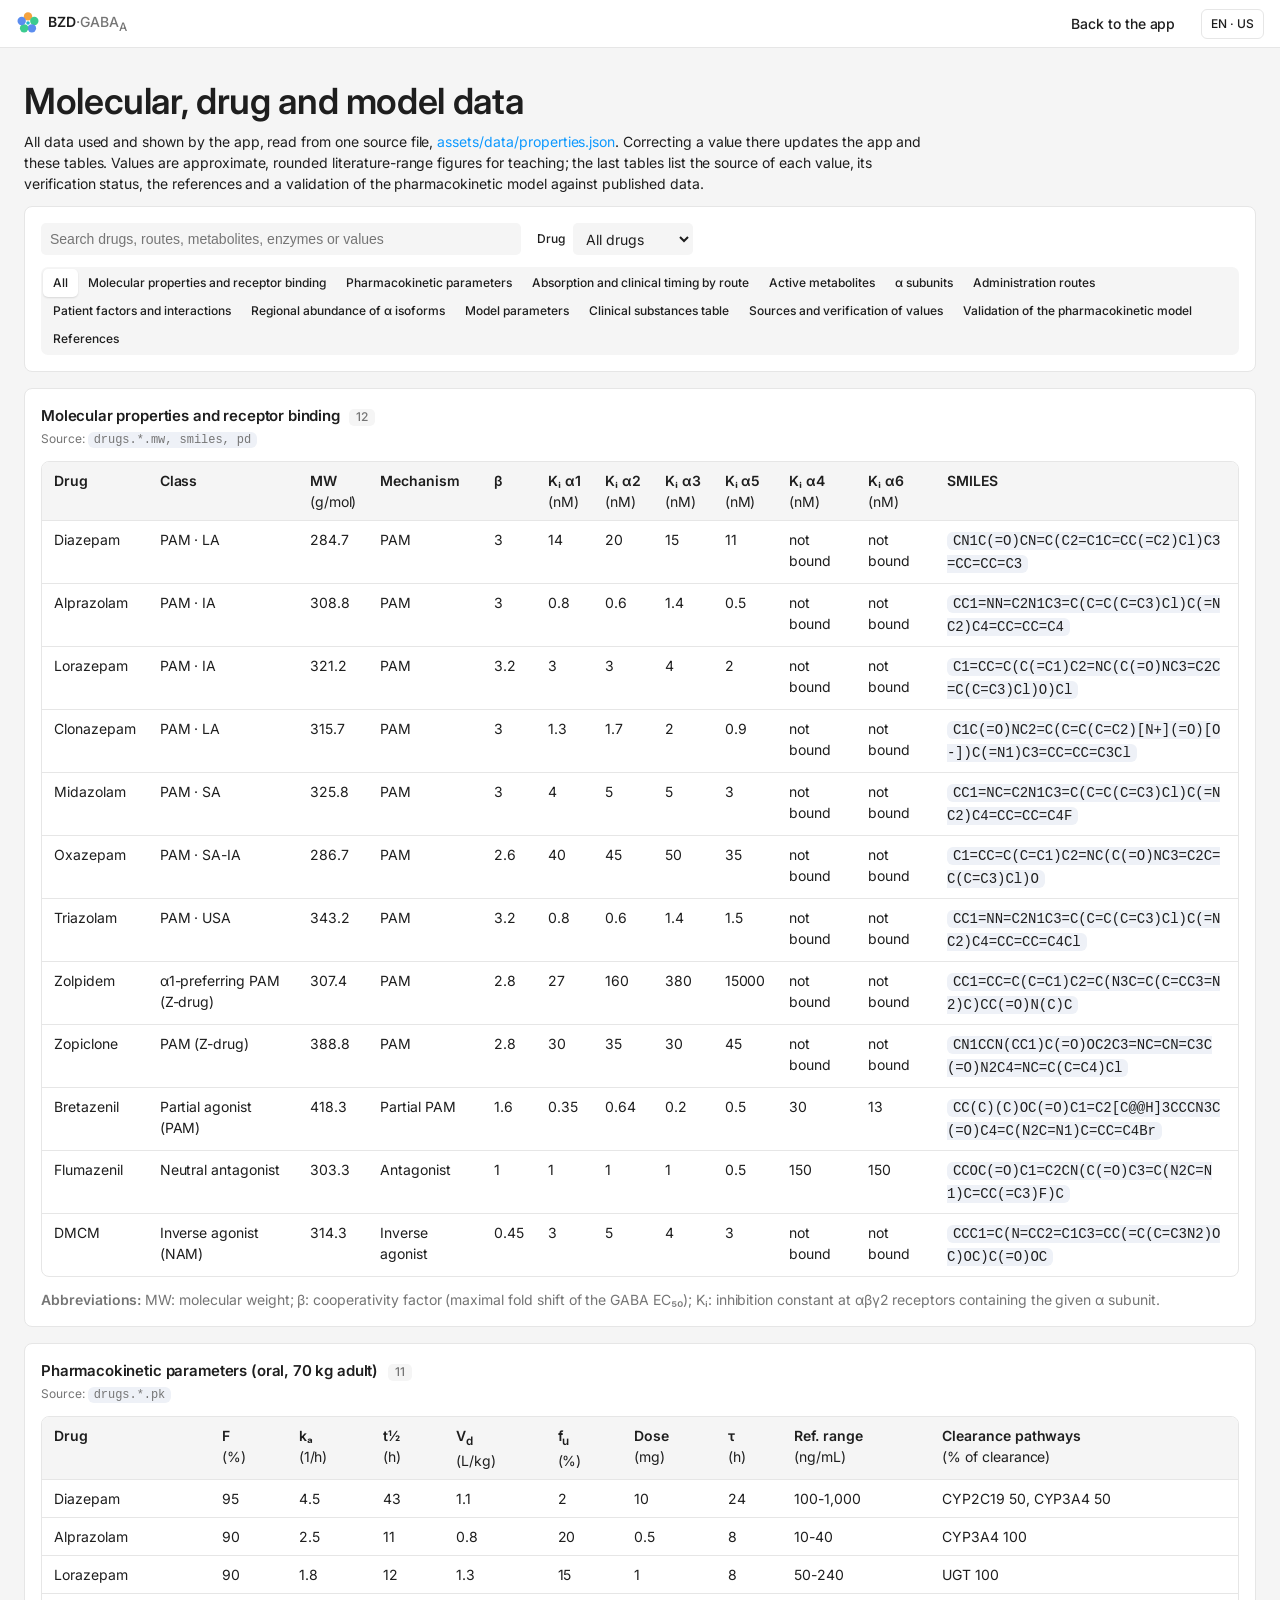
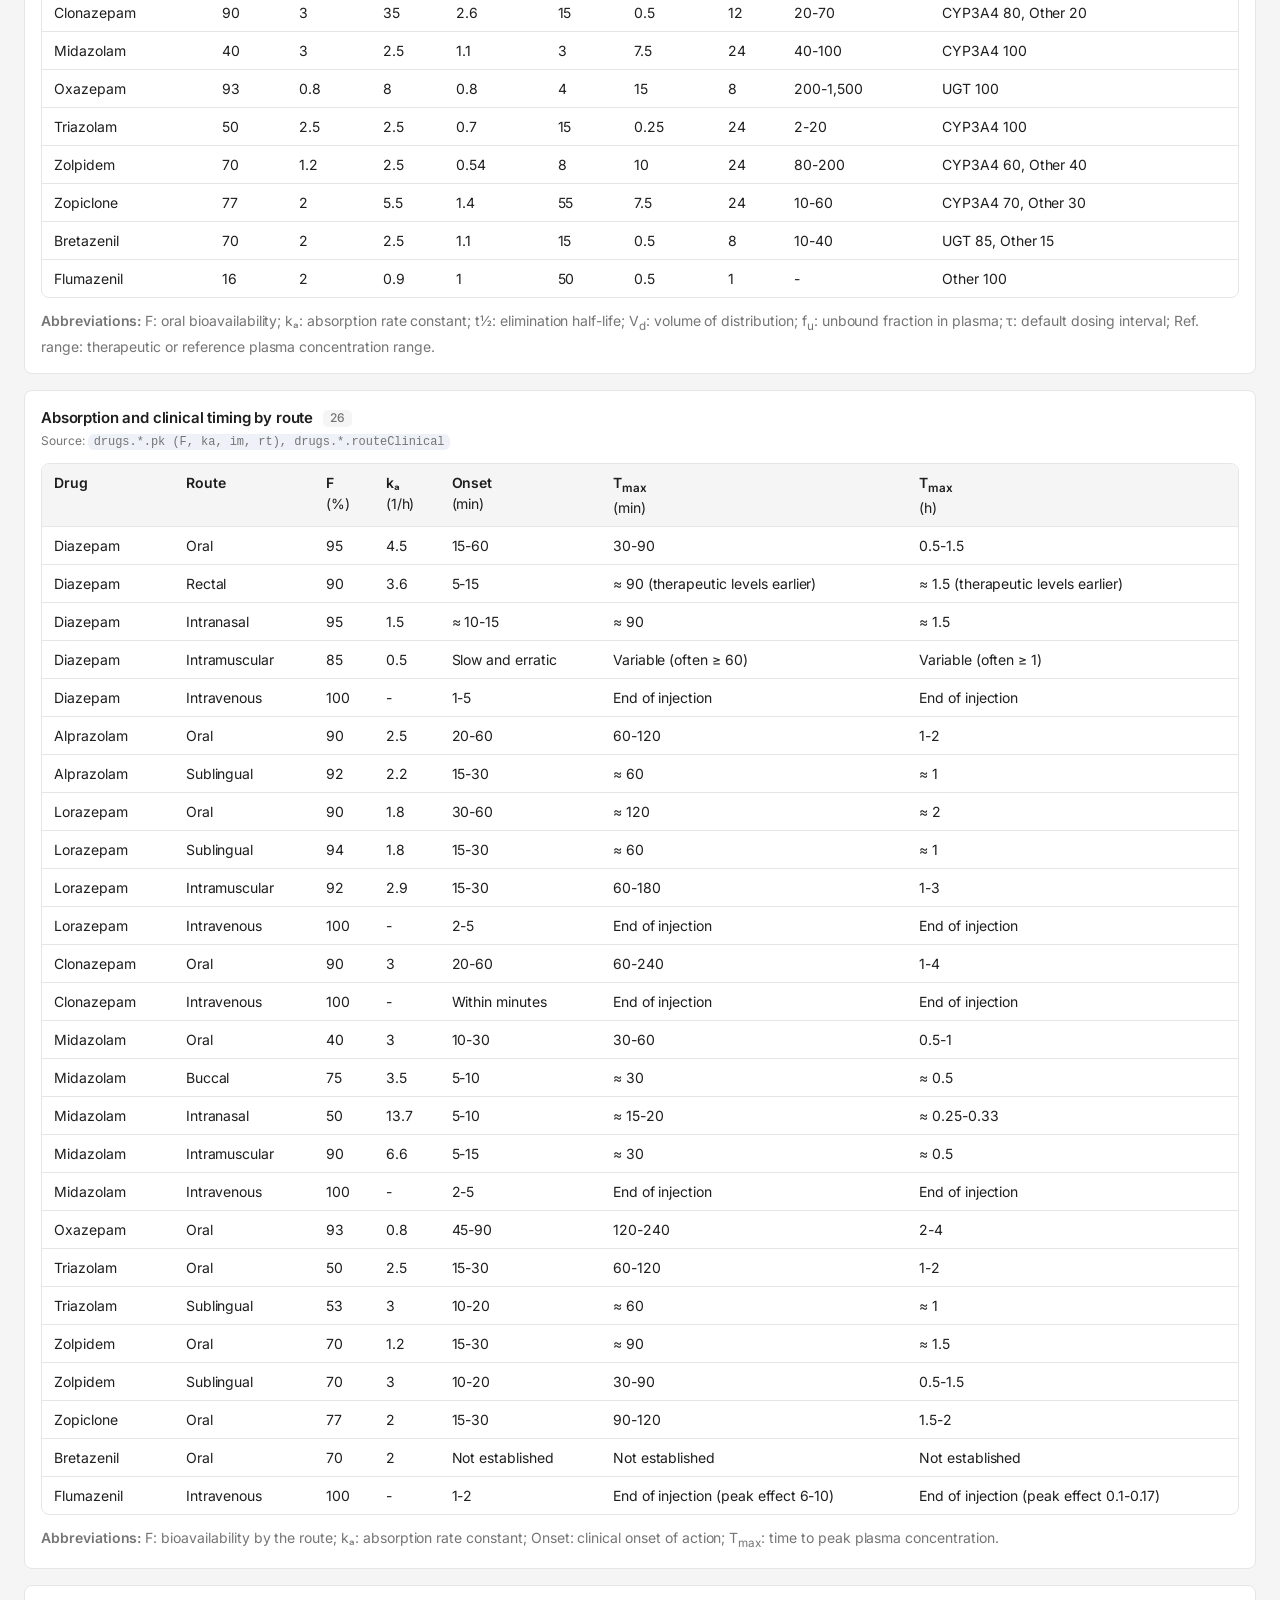
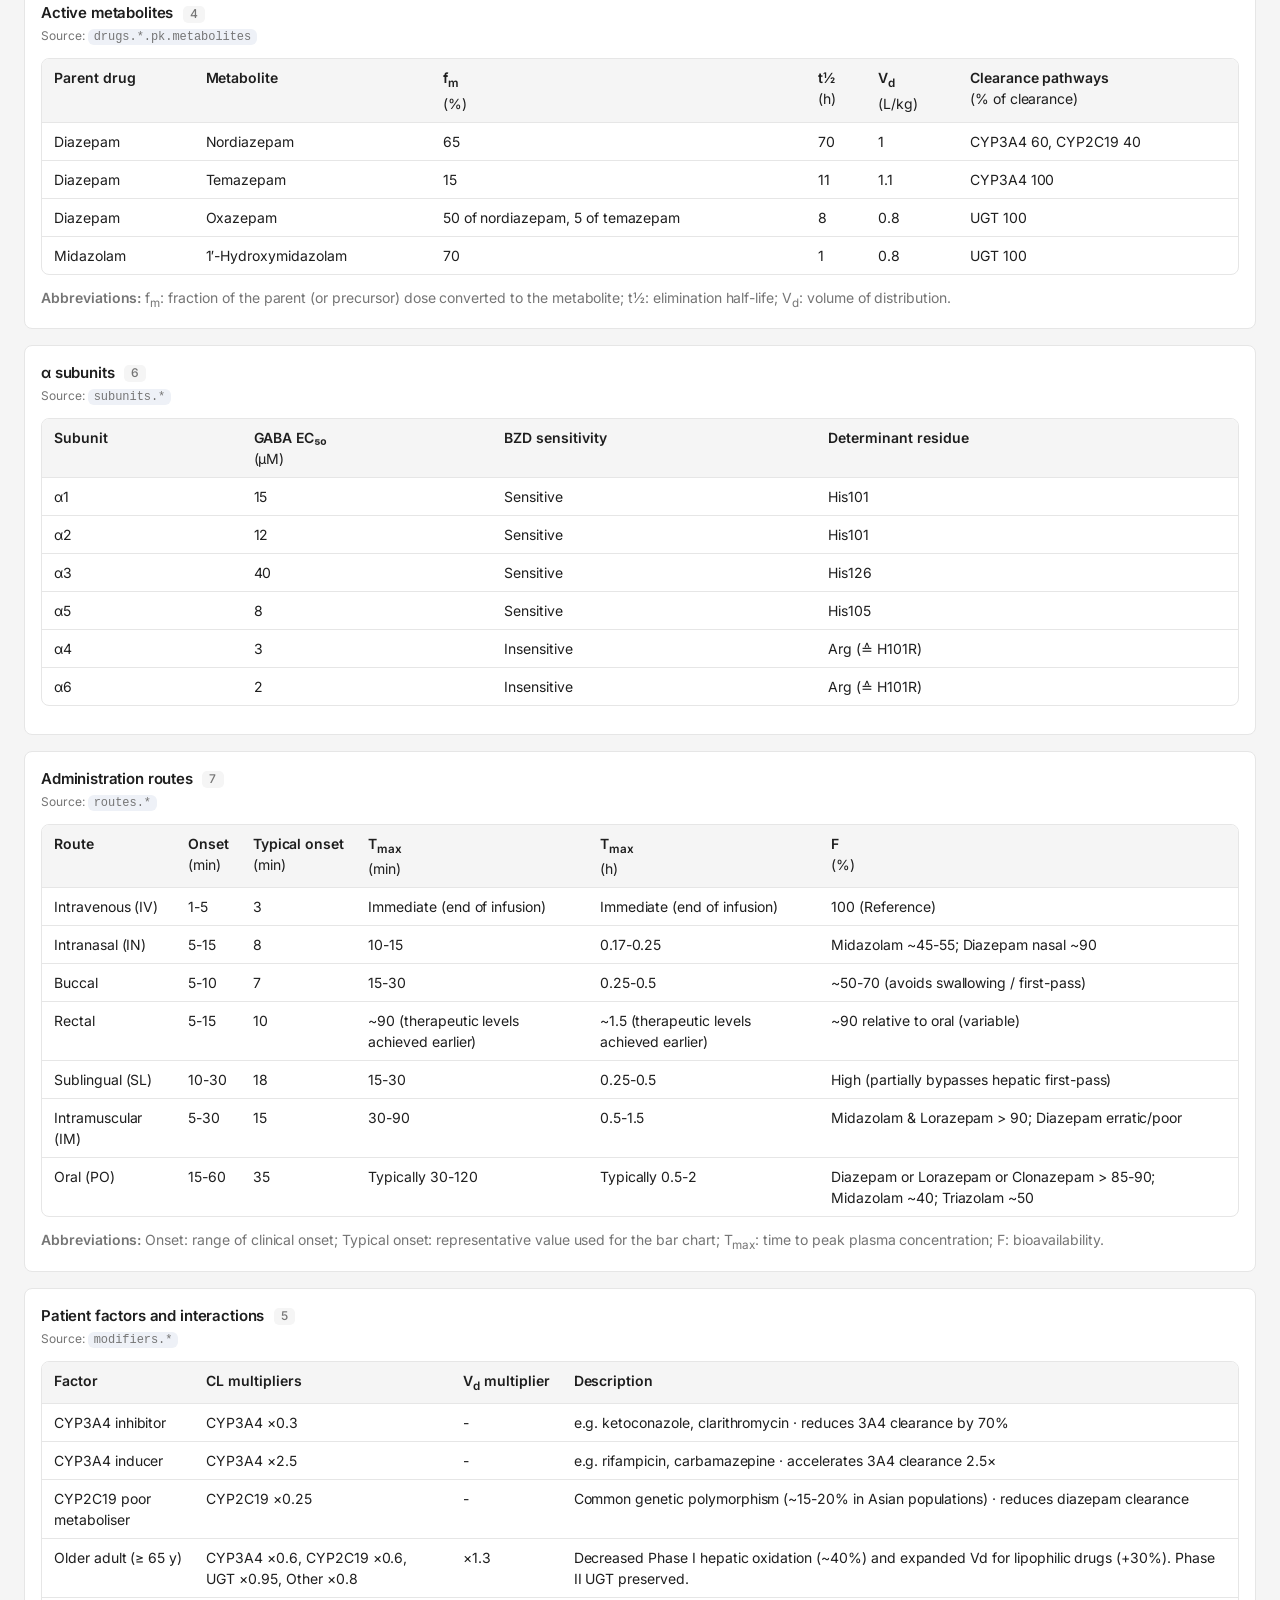
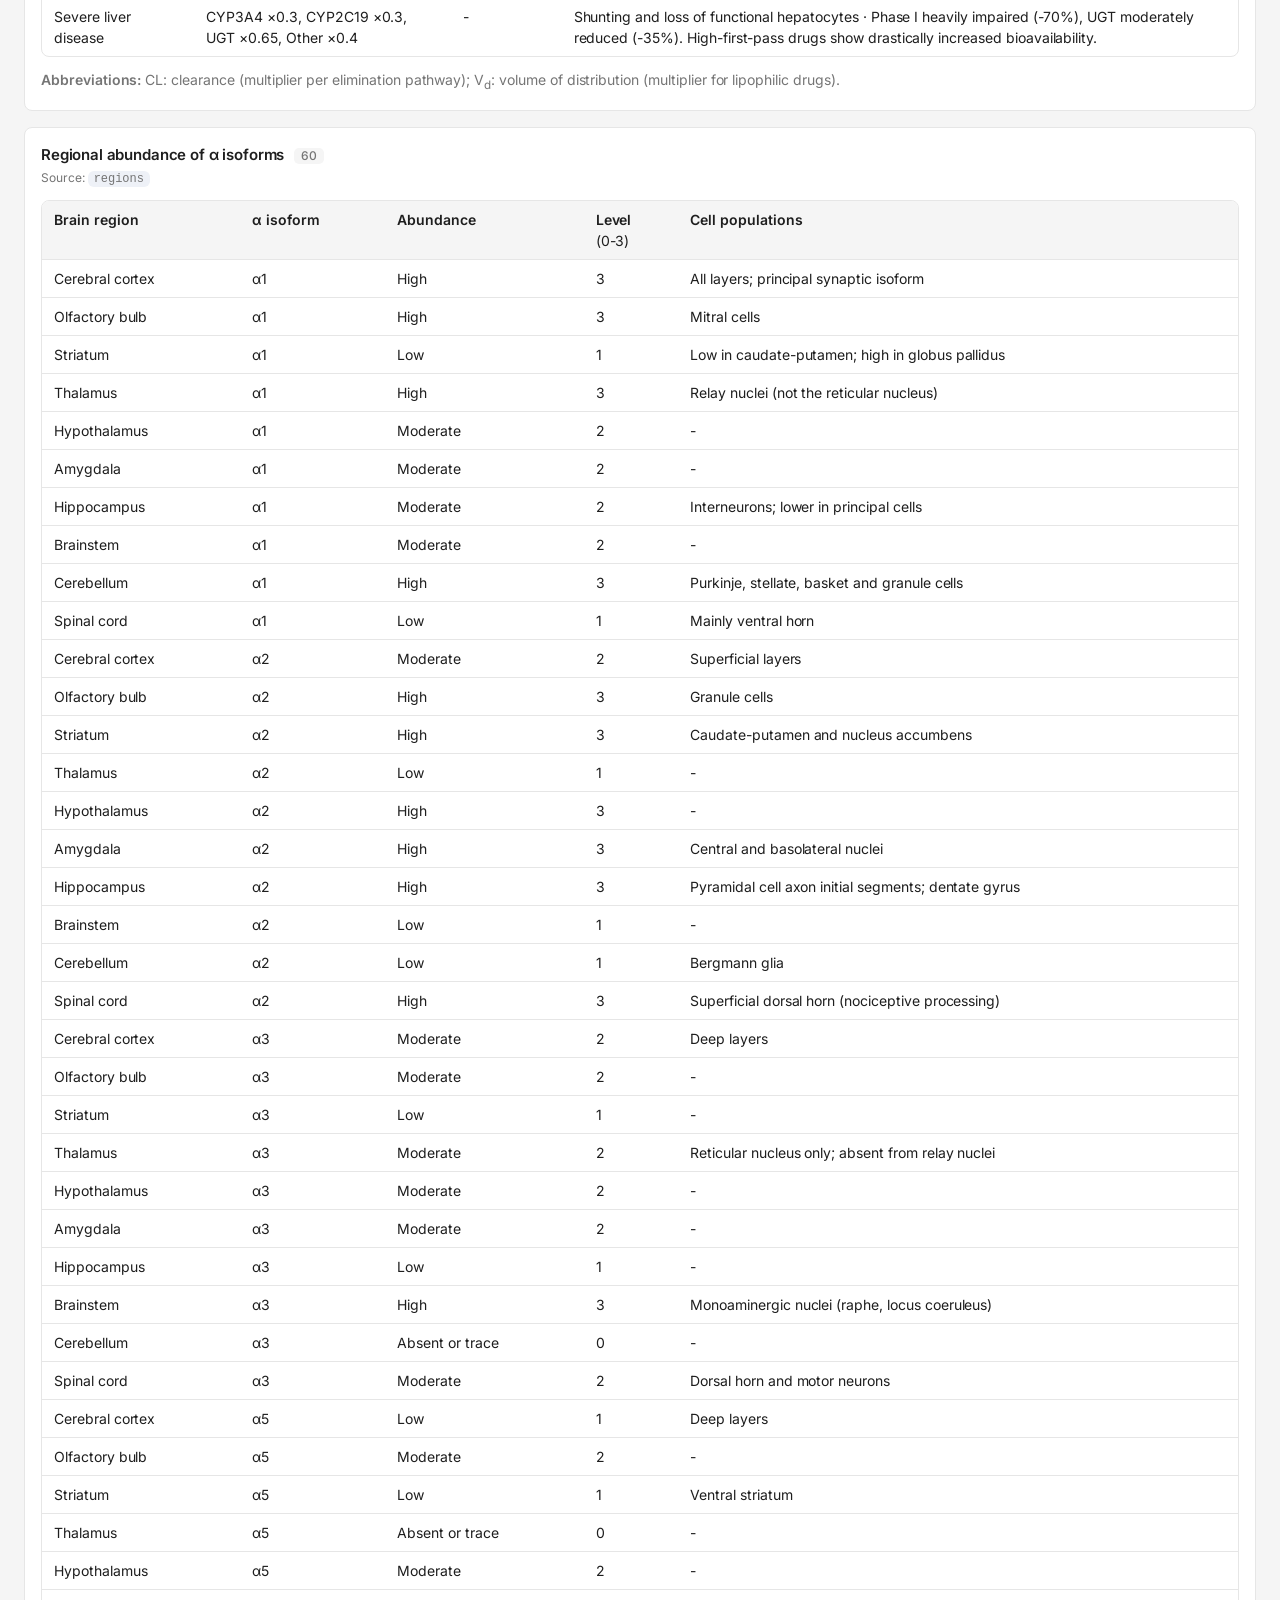
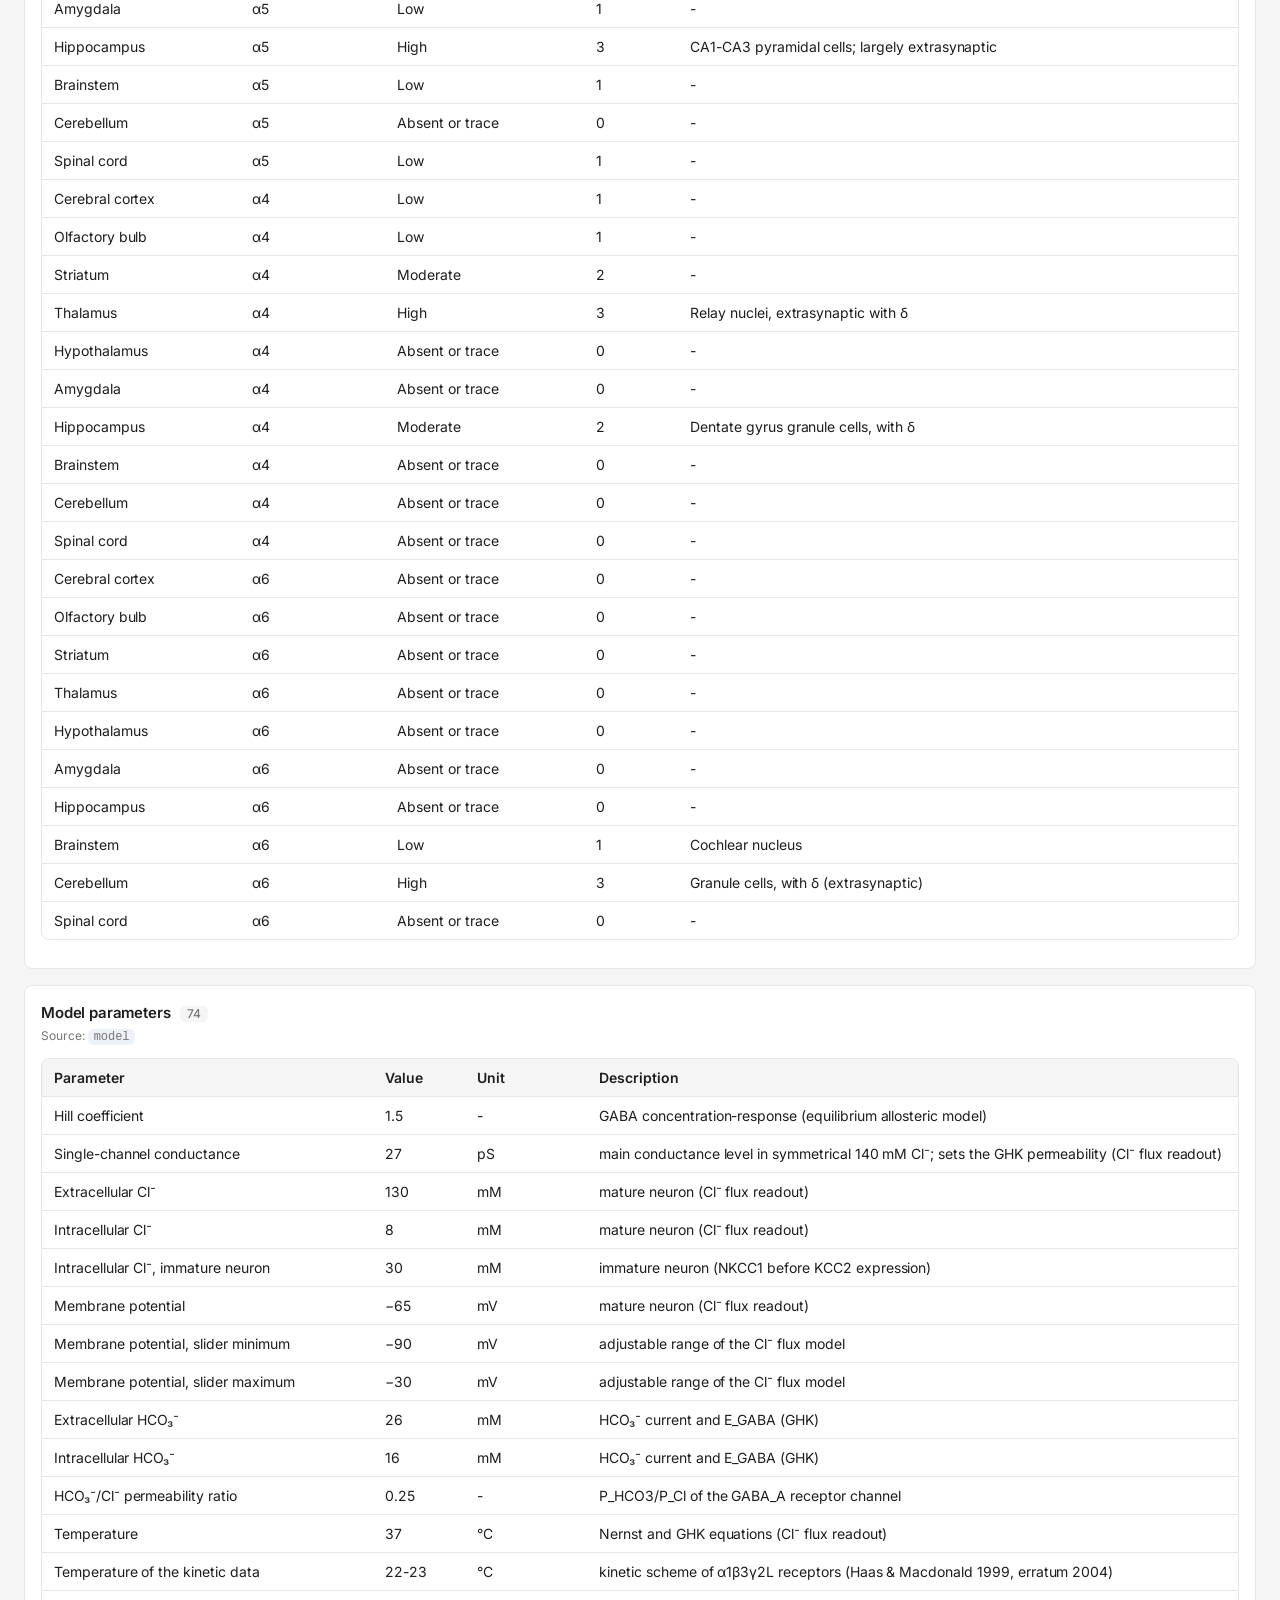
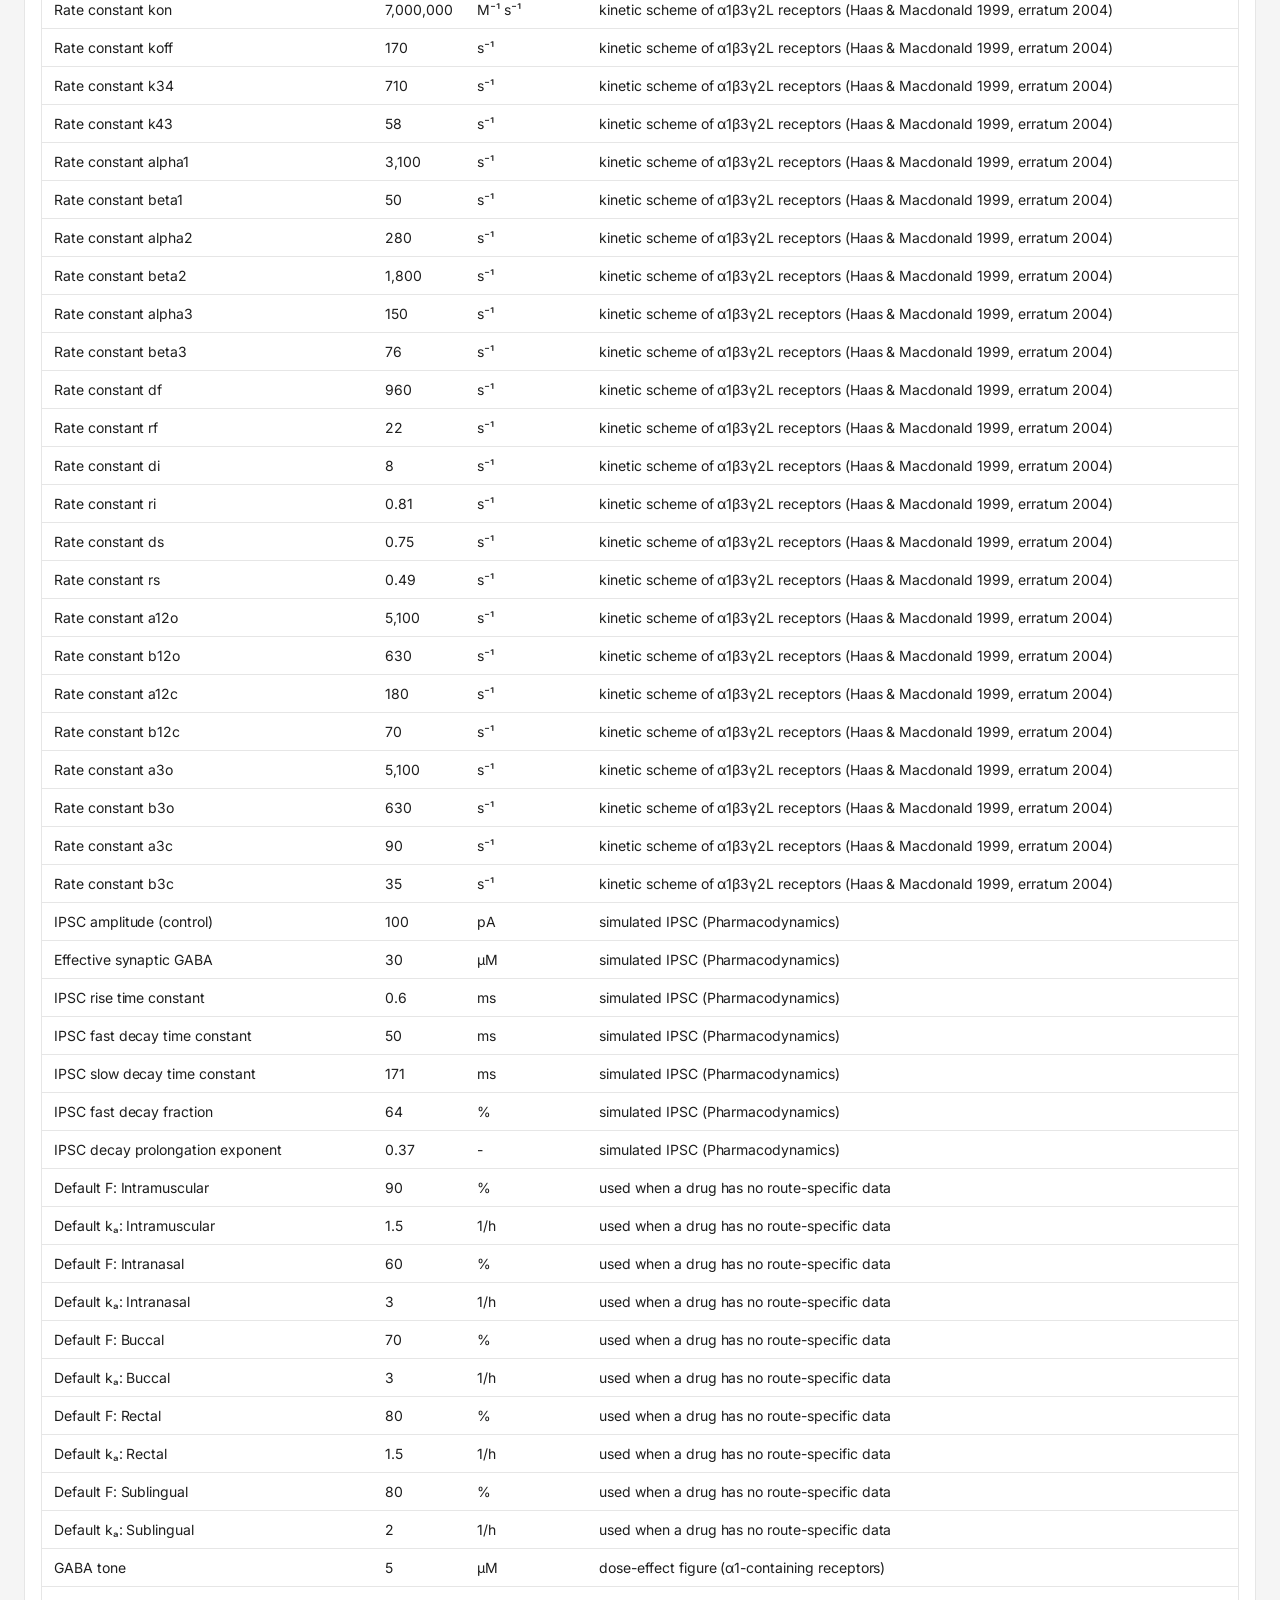
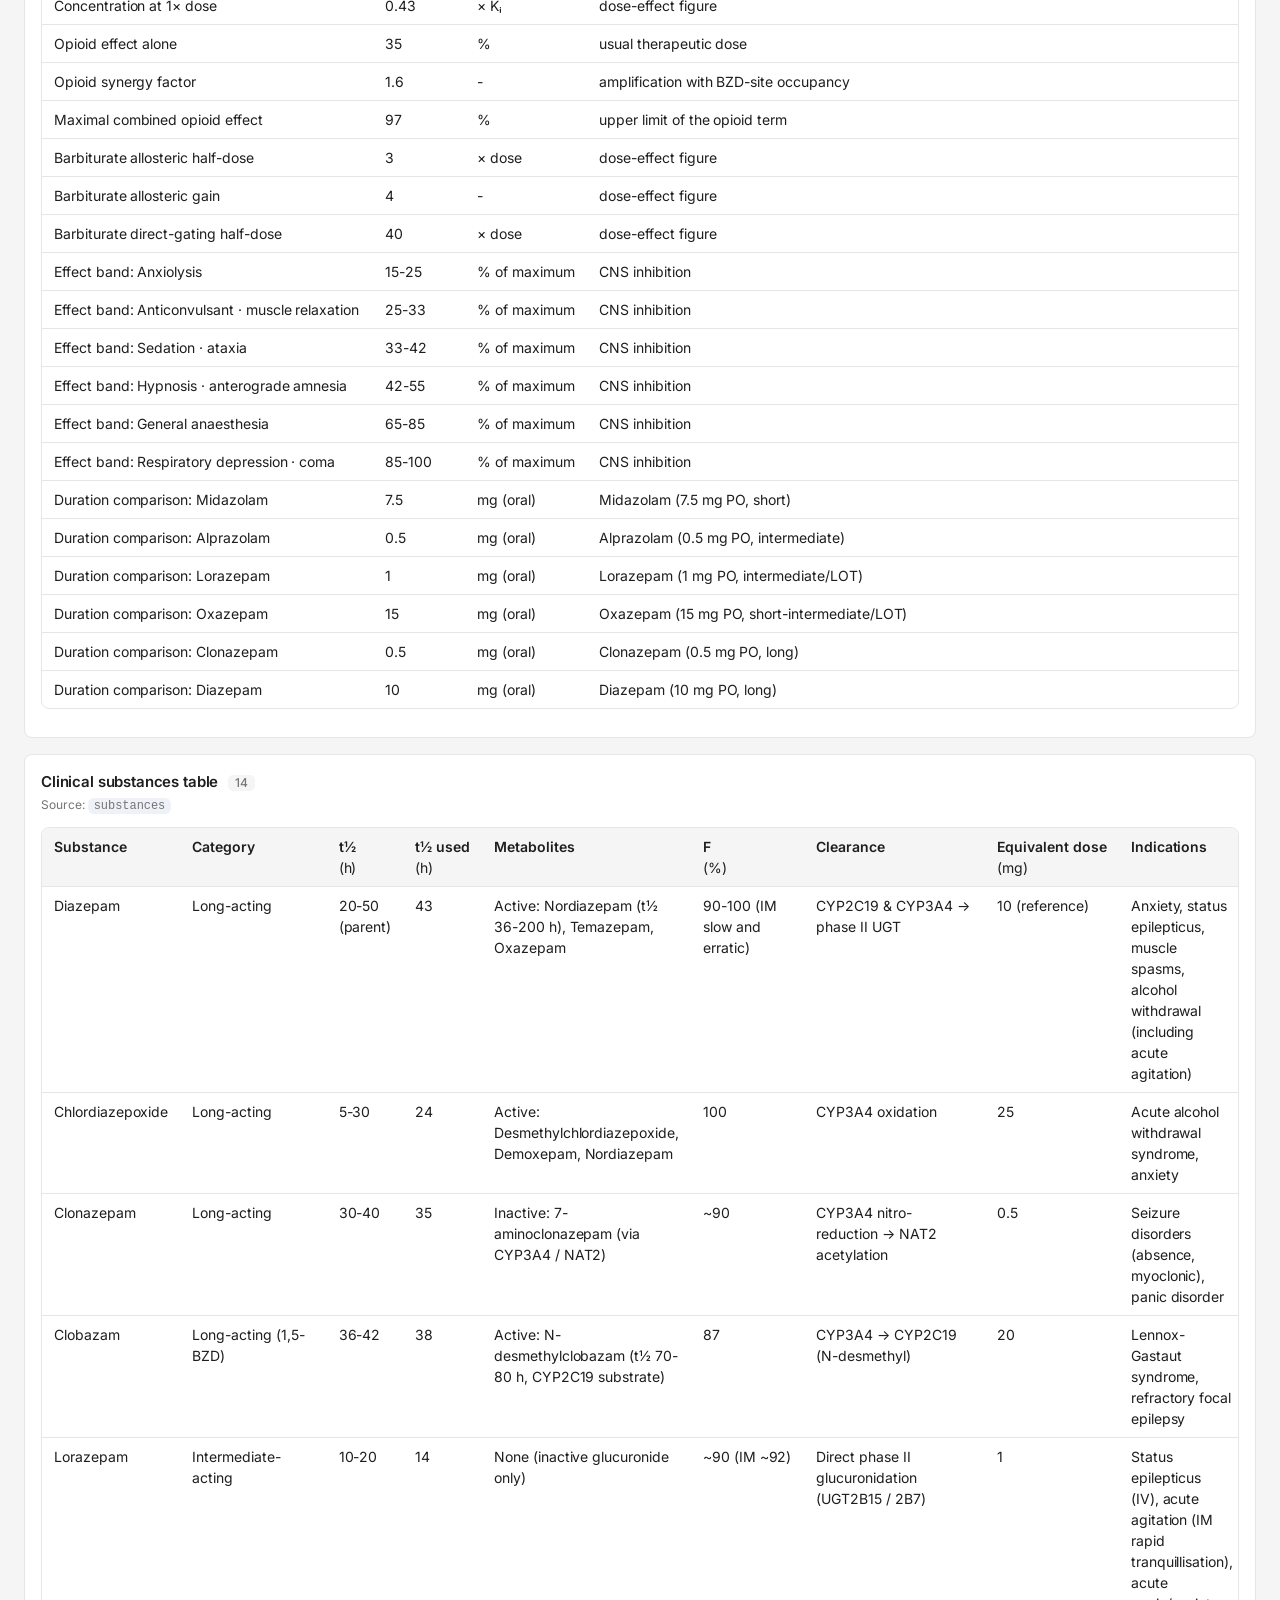
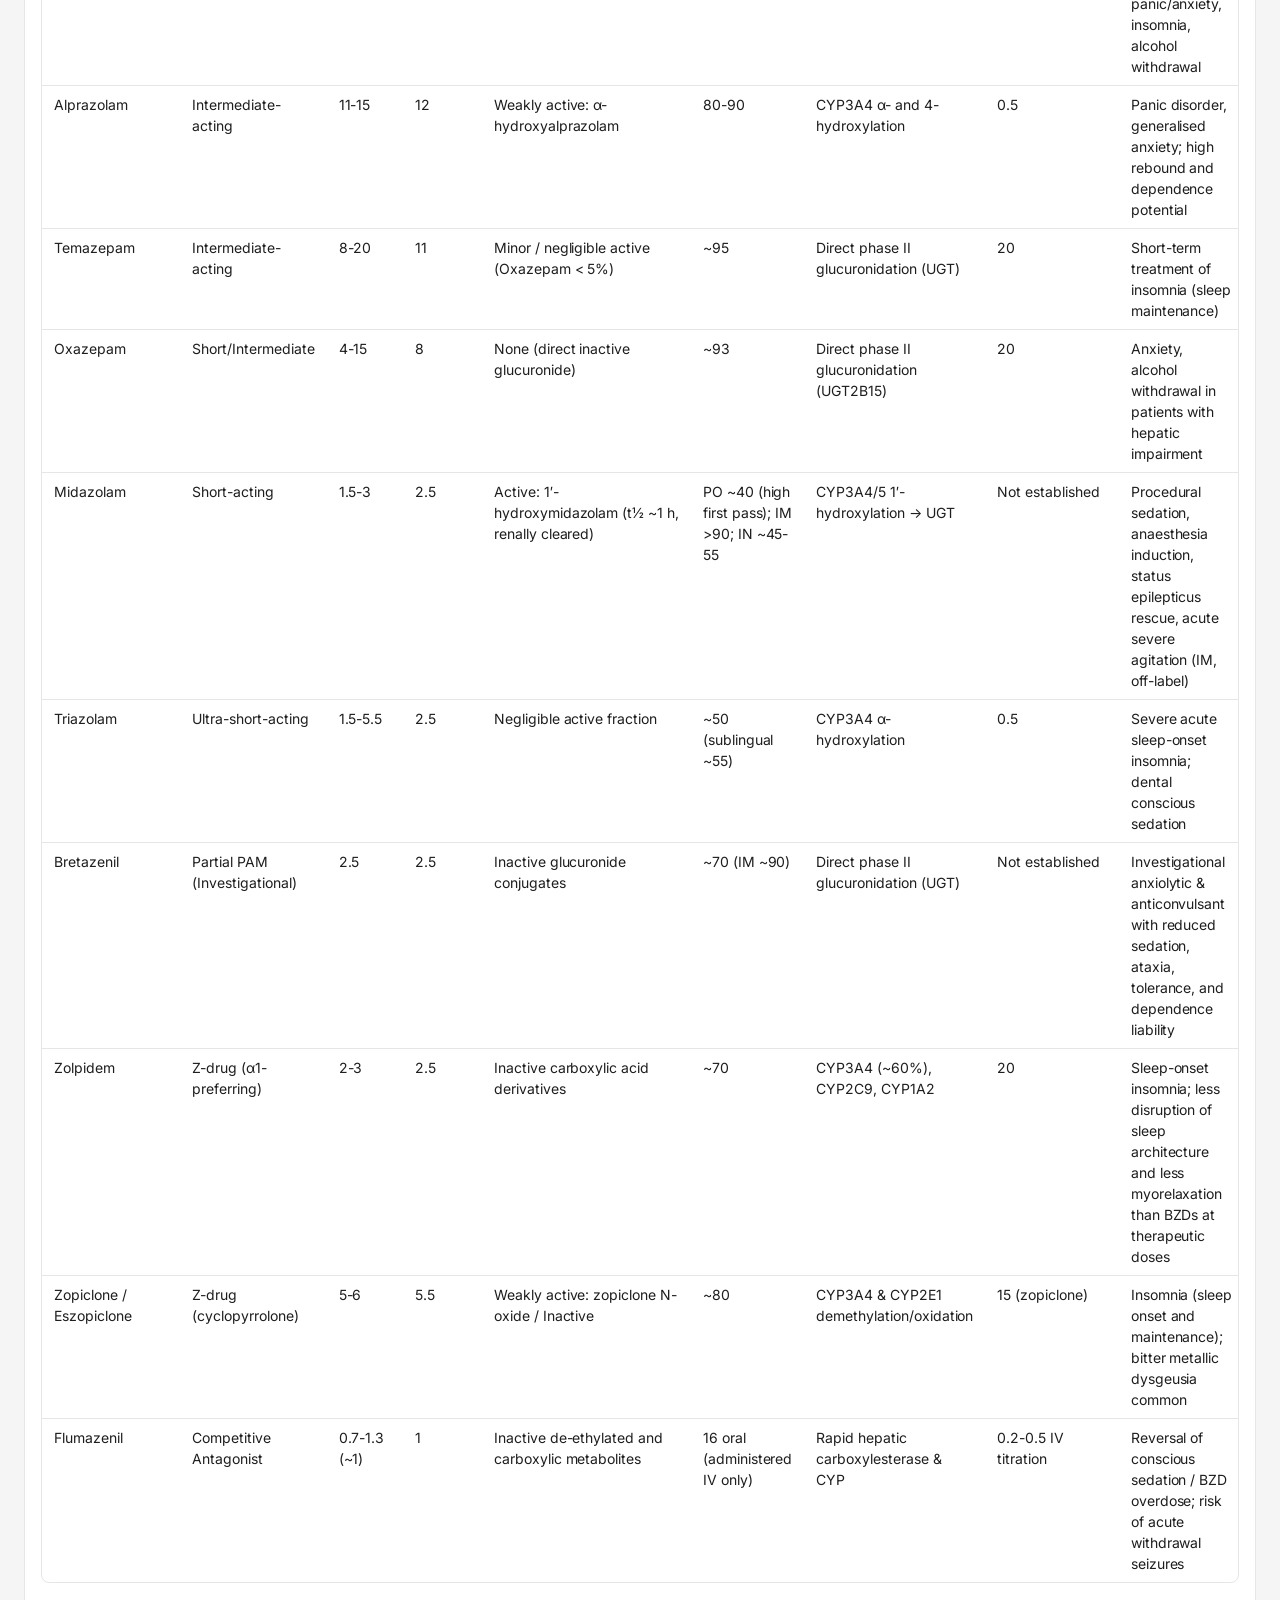
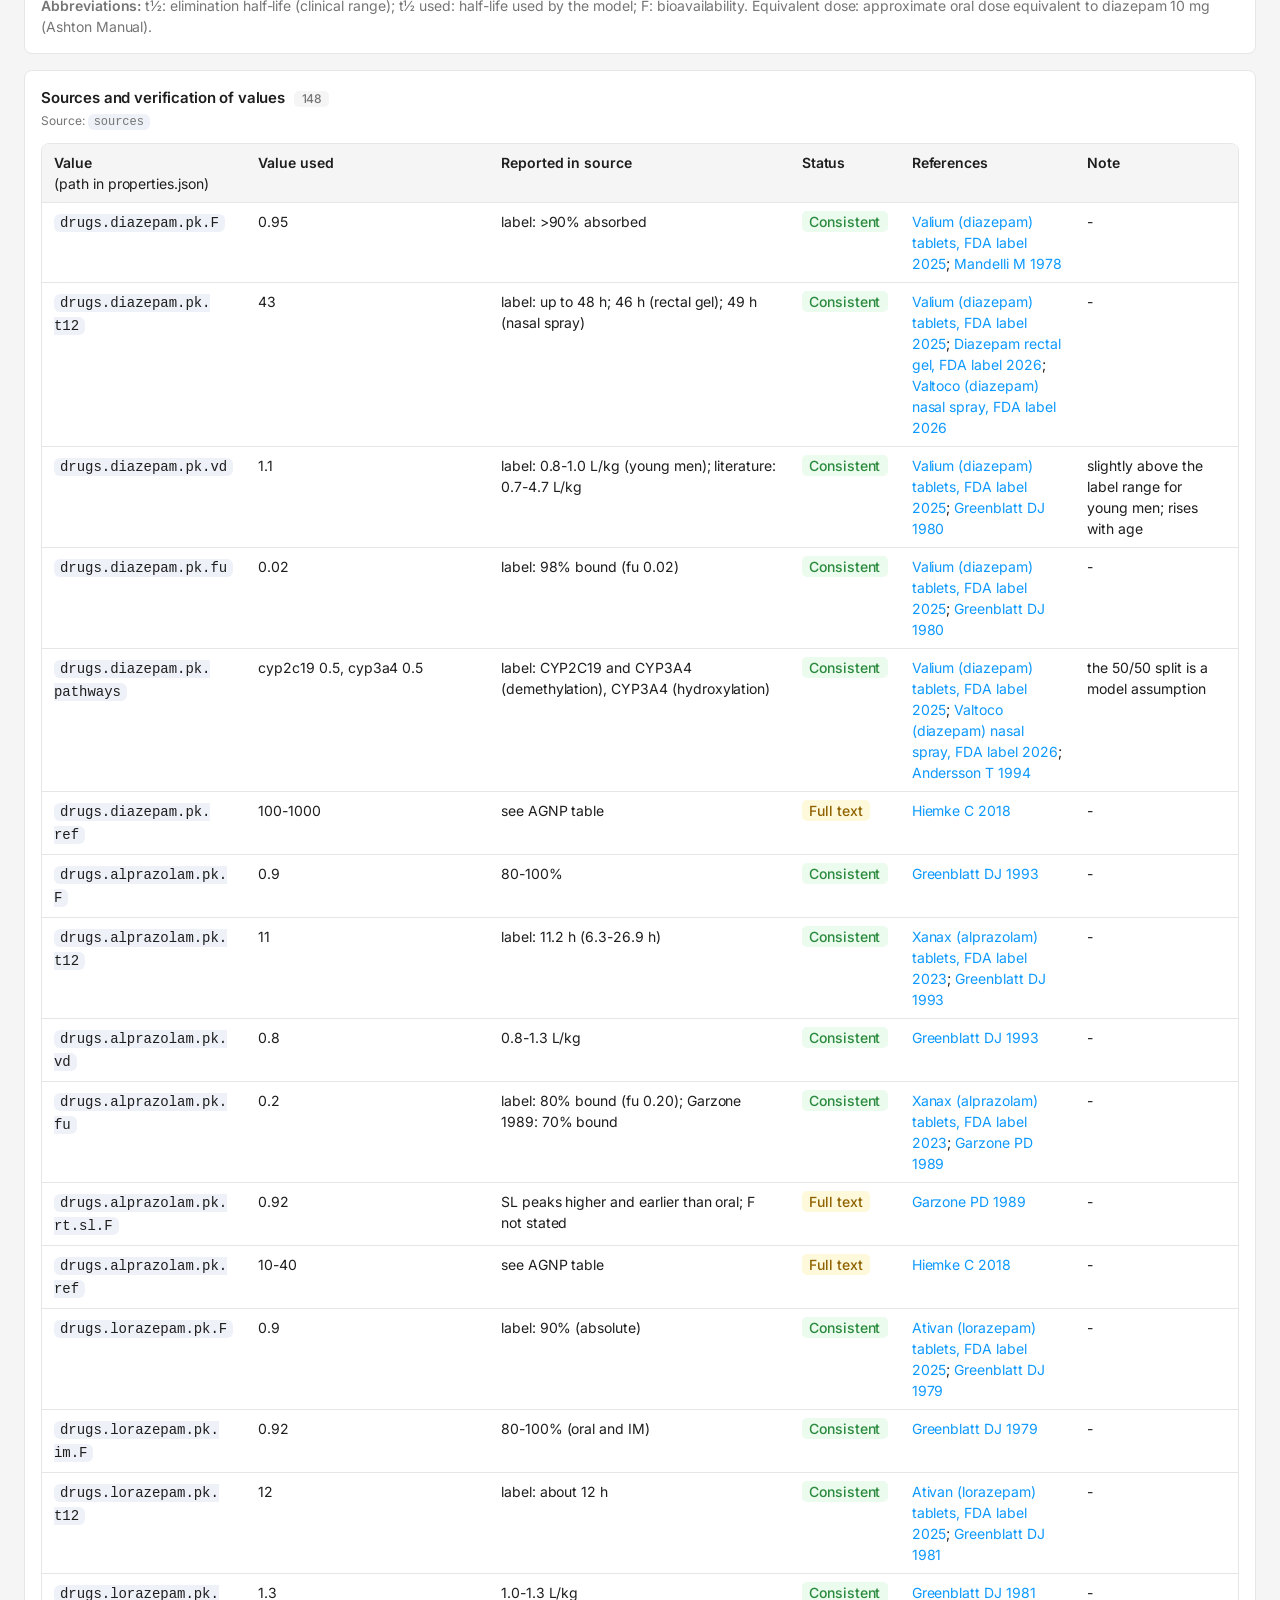
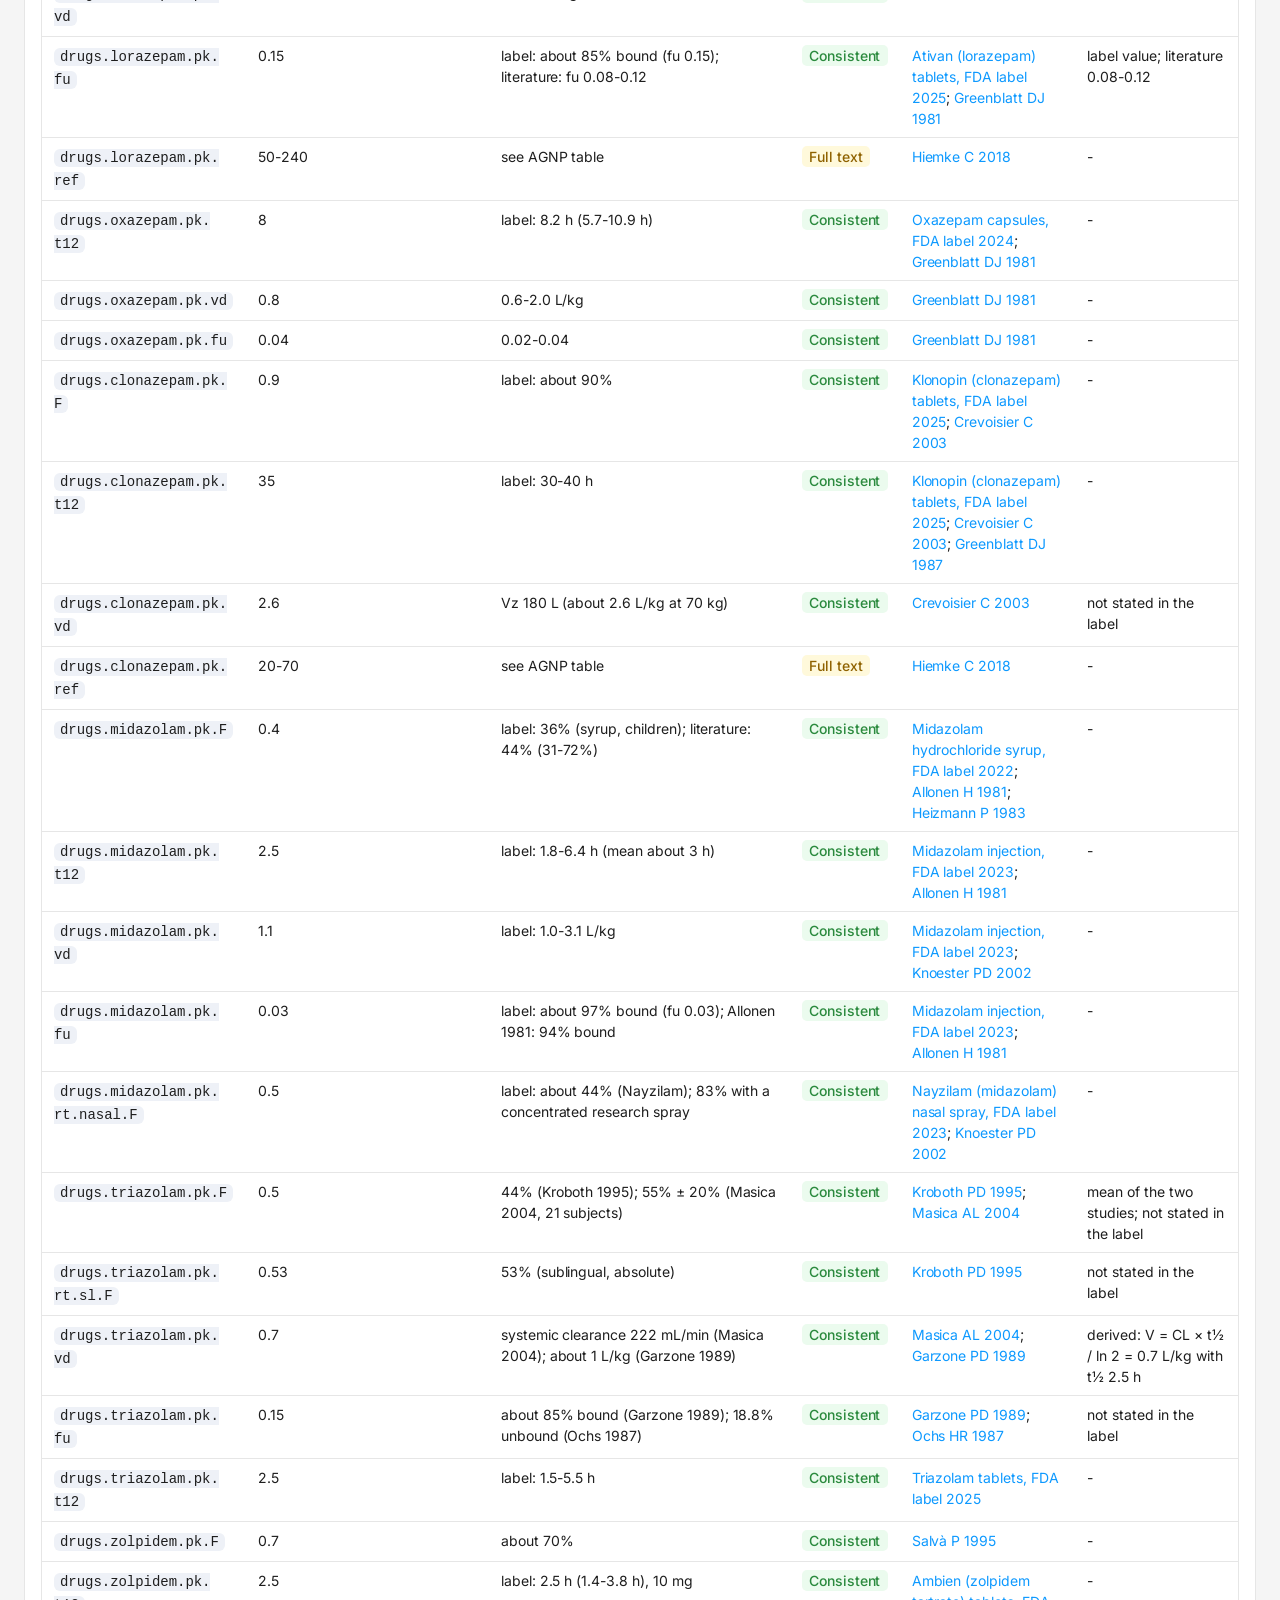
==== properties.html @ 1aa63b01 "Initial commit" ====
<!DOCTYPE html>
<html lang="en" data-theme="figma">
<head>
  <meta charset="UTF-8" />
  <meta name="viewport" content="width=device-width, initial-scale=1.0" />
  <title>Data tables · Benzodiazepines &amp; the GABA-A receptor</title>
  <link rel="icon" href="assets/icons/favicon.ico" sizes="16x16 32x32 48x48 64x64" />
  <link rel="apple-touch-icon" href="assets/icons/apple-touch-icon.png" />
  <meta name="description" content="Searchable tables of the molecular and drug properties used by the benzodiazepine app." />

  <link rel="preconnect" href="https://fonts.googleapis.com" />
  <link rel="preconnect" href="https://fonts.gstatic.com" crossorigin />
  <link href="https://fonts.googleapis.com/css2?family=Inter:wght@400;500;600&display=swap" rel="stylesheet" />
  <link rel="stylesheet" href="css/styles.css" />
  <link rel="stylesheet" href="css/theme-figma.css" />
  <link rel="stylesheet" href="css/properties.css" />
</head>
<body>

<header class="topbar">
  <a class="brand" href="index.html" aria-label="BZD·GABA-A, back to the app" data-i18n-aria-label="data.homeLabel">
    <svg viewBox="0 0 40 40" class="brand-logo" aria-hidden="true">
      <g transform="translate(20 20)">
        <circle r="7" cx="0" cy="-11" fill="#F4A340"/>
        <circle r="7" cx="10.5" cy="-3.4" fill="#3CCB8F"/>
        <circle r="7" cx="6.5" cy="8.9" fill="#5B8DEF"/>
        <circle r="7" cx="-6.5" cy="8.9" fill="#3CCB8F"/>
        <circle r="7" cx="-10.5" cy="-3.4" fill="#5B8DEF"/>
        <circle r="3" fill="#22B8CF"/>
      </g>
    </svg>
    <span>BZD<span class="brand-light">·GABA<sub>A</sub></span></span>
  </a>
  <nav>
    <a href="index.html" data-i18n="data.backToApp">Back to the app</a>
  </nav>
  <div class="settings">
    <button type="button" class="settings-toggle" id="settings-toggle" aria-expanded="false" aria-controls="settings-panel" title="Language, values and units" data-i18n-title="settings.button">EN · US</button>
    <div class="settings-panel" id="settings-panel" hidden>
      <div class="settings-group">
        <span class="settings-label" data-i18n="settings.language">Language</span>
        <div class="seg" role="group" aria-label="Language" data-i18n-aria-label="settings.language">
          <button type="button" data-setting="lang" data-value="en" lang="en">English</button>
          <button type="button" data-setting="lang" data-value="sv" lang="sv">Svenska</button>
        </div>
      </div>
      <div class="settings-group">
        <span class="settings-label" data-i18n="settings.region">Values and units</span>
        <div class="seg" role="group" aria-label="Values and units" data-i18n-aria-label="settings.region">
          <button type="button" data-setting="region" data-value="us" title="US: FDA prescribing information, US brand names, ng/mL" data-i18n-title="settings.us">US</button>
          <button type="button" data-setting="region" data-value="eu" title="EU: EU product information as published in FASS (Sweden), Swedish product names, µg/L" data-i18n-title="settings.eu">EU</button>
          <button type="button" data-setting="region" data-value="se" title="SE: EU product information as published in FASS (Sweden), Swedish product names, nmol/L" data-i18n-title="settings.se">SE</button>
        </div>
      </div>
    </div>
  </div>
</header>

<main>
  <section class="section props-head">
    <h1 data-i18n="data.title">Molecular, drug and model data</h1>
    <p data-i18n="data.intro">All data used and shown by the app, read from one source file, <a href="assets/data/properties.json">assets/data/properties.json</a>. Correcting a value there updates the app and these tables. Values are approximate, rounded literature-range figures for teaching; the last tables list the source of each value, its verification status, the references and a validation of the pharmacokinetic model against published data.</p>
  </section>

  <div class="card props-controls">
    <div class="search-box">
      <input type="search" id="props-search" placeholder="Search drugs, routes, metabolites, enzymes or values" aria-label="Search all tables"   data-i18n-aria-label="data.searchLabel"data-i18n-placeholder="data.searchPlaceholder"/>
    </div>
    <label><span data-i18n="data.drugLabel">Drug</span> <select id="props-drug"><option value="" data-i18n="data.allDrugs">All drugs</option></select></label>
    <div class="filter-pills" id="props-tables" role="group" aria-label="Tables to show" data-i18n-aria-label="data.tablesLabel"></div>
  </div>

  <div id="props-content"></div>
  <p id="props-empty" class="muted" hidden data-i18n="data.noRows">No rows match the search and filters.</p>
</main>

<footer class="footer">
  <div class="footer-meta">
    <p><span data-i18n="footer.disclaimer">For education only. Models are simplified and parameters approximate; not intended to guide clinical decisions.</span> <span class="ai-notice" data-i18n="footer.aiNotice">Developed with the assistance of generative AI (Claude, Anthropic) for code, data checks and translation; content selected, verified against the cited sources and maintained by the author.</span></p>
    <p class="copyright">© <span id="copyright-year">2026</span> <a href="https://github.com/impressio" target="_blank" rel="noopener">impressio</a><span class="sep" aria-hidden="true">·</span><a href="https://github.com/impressio/Benzodiazepines" target="_blank" rel="noopener" data-i18n="footer.sourceCode">source code</a></p>
  </div>
  <script>(() => { const y = new Date().getFullYear(); document.getElementById('copyright-year').textContent = y > 2026 ? `2026-${y}` : '2026'; })();</script>
</footer>

<script src="https://cdn.plot.ly/plotly-2.35.2.min.js" charset="utf-8" integrity="sha384-cCVCZkAjYNxaYKbM8lsArLznDF/SvMFr1jcZrvOpSTCa0W40ZAdLzHCEulnUa5i7" crossorigin="anonymous" defer></script>
<script src="js/data.js" defer></script>
<script src="js/models.js" defer></script>
<script src="js/properties.js" defer></script>
</body>
</html>
---- css/styles.css ----
:root {
  /* Typography tokens (TYPOGRAPHY.md): use only these sizes */
  --font: Inter, system-ui, -apple-system, "Segoe UI", Roboto, sans-serif;
  --font-mono: ui-monospace, "SF Mono", Menlo, monospace;
  --fs-display: clamp(1.6rem, 3vw, 2.25rem);
  --fs-h2: 20px;
  --fs-h3: 15px;
  --fs-body: 14px;
  --fs-small: 12px;
  --fs-value: 15px;
  --bg: #f5f7fb;
  --card: #ffffff;
  --ink: #1f2937;
  --muted: #6b7280;
  --line: #e5e9f2;
  --accent: #5b5bd6;

  --alpha: #5b8def;
  --beta: #3ccb8f;
  --gamma: #f4a340;
  --gaba: #e5484d;
  --bzd: #8e4ec6;
  --flu: #fa5252;
  --cl: #22b8cf;
  --lipid-head: #ffb4a2;
  --lipid-tail: #e8d5c4;

  --radius: 16px;
  --shadow: 0 1px 2px rgba(16, 24, 40, .04), 0 6px 24px rgba(16, 24, 40, .06);
}

* { box-sizing: border-box; }
html { scroll-behavior: smooth; scroll-padding-top: var(--topbar-h, 48px); } /* sections land directly under the sticky header */
body {
  margin: 0;
  font-family: var(--font);
  color: var(--ink);
  background: var(--bg);
  line-height: 1.5;
}
/* Links: never underlined; bold on hover (not the top menu or the logo) */
a { color: var(--accent); text-decoration: none; }
a:hover { font-weight: 600; }
h1, h2, h3 { line-height: 1.2; margin: 0 0 .5rem; }
h3, h4 { line-height: 1.4; }
h3 { font-size: var(--fs-h3); font-weight: 600; }
code { font-family: var(--font-mono); background: #eef1f7; padding: 1px 6px; border-radius: 6px; font-size: inherit; }
.muted { color: var(--muted); font-size: var(--fs-body); }

/* ───────── Topbar ───────── */
.topbar {
  position: sticky; top: 0; z-index: 50;
  display: flex; align-items: center; justify-content: space-between; gap: 1rem;
  padding: .6rem 1.5rem;
  background: rgba(255, 255, 255, .85);
  backdrop-filter: blur(10px);
  border-bottom: 1px solid var(--line);
}
.brand { display: flex; align-items: center; gap: .5rem; font-weight: 600; font-size: var(--fs-h3); color: var(--ink); text-decoration: none; }
.brand-light { font-weight: 500; color: var(--muted); }
.brand-logo { width: 32px; height: 32px; }
.topbar nav { display: flex; gap: .25rem; flex-wrap: wrap; }
.topbar nav a {
  text-decoration: none; color: var(--ink); font-size: var(--fs-body); font-weight: 500;
  padding: .4rem .7rem; border-radius: 999px;
}
.topbar nav a:hover { background: #eef0fb; color: var(--accent); }
.menu-toggle { display: none; }

/* ───────── Hero ───────── */
.hero {
  padding: 3.5rem 1.5rem 2.5rem;
  background:
    radial-gradient(800px 300px at 85% 0%, rgba(151, 117, 250, .18), transparent 60%),
    radial-gradient(700px 300px at 0% 100%, rgba(34, 184, 207, .16), transparent 60%);
}
.hero-text { max-width: 1232px; margin: 0 auto; }
.eyebrow { font-size: var(--fs-body); font-weight: 600; color: var(--accent); margin: 0 0 .5rem; }
.hero h1 { font-size: var(--fs-display); font-weight: 600; }
.lead { font-size: var(--fs-body); color: #374151; }

.chip { display: inline-block; padding: 0 .45rem; border-radius: 6px; font-weight: 600; font-size: inherit; color: #fff; }
.chip-a { background: var(--alpha); }
.chip-b { background: var(--beta); }
.chip-g { background: var(--gamma); }
.chip-gaba { background: var(--gaba); color: #ffffff; }

/* ───────── Sections ───────── */
main { max-width: 1280px; margin: 0 auto; padding: 0 1.5rem 1rem; }
.section { padding: 2.5rem 0 1rem; }
.section-head { display: flex; gap: 1rem; align-items: flex-start; margin-bottom: 1.25rem; }
.section-head h2 { font-size: var(--fs-h2); font-weight: 600; }
.section-head p { margin: 0; color: #4b5563; }
.step {
  flex: none; display: grid; place-items: center; width: 44px; height: 44px; border-radius: 12px;
  background: linear-gradient(135deg, #7c6cf2, #22b8cf); color: #fff; font-weight: 600;
}
.card {
  background: var(--card); border-radius: var(--radius); box-shadow: var(--shadow);
  padding: 1.1rem 1.2rem; border: 1px solid var(--line);
}

/* ───────── Controls ───────── */
.controls label, .controls-row label {
  display: flex; flex-direction: column; gap: .3rem;
  font-size: var(--fs-body); font-weight: 600; color: #374151; margin-bottom: .85rem;
}
.controls label.check, .controls-row label.check { flex-direction: row; align-items: center; flex-wrap: wrap; gap: .45rem; }
.controls label.check { flex-wrap: nowrap; }
select, input[type=number] {
  font: inherit; font-weight: 500; font-size: var(--fs-body);
  padding: .45rem .6rem; border-radius: 10px; border: 1px solid #d6dbe6; background: #fbfcfe; color: var(--ink);
}
select:focus, input:focus { outline: 2px solid rgba(91, 91, 214, .35); border-color: var(--accent); }
input[type=range] { width: 100%; accent-color: var(--accent); }
.controls-row { display: flex; flex-wrap: wrap; gap: .5rem 1.25rem; align-items: flex-end; margin-bottom: 1rem; }
.controls-row label { margin-bottom: 0; min-width: 140px; }
.controls-row label.check input[type=range] { flex-basis: 100%; }
.controls-row.mods { gap: .5rem; align-items: center; }
.controls-row.mods .mods-title { font-size: var(--fs-body); font-weight: 600; margin-right: .5rem; }
.mod-pill {
  display: inline-flex; align-items: center; gap: .4rem; cursor: pointer; user-select: none;
  padding: .4rem .75rem; border-radius: 999px; border: 1px solid #d6dbe6; font-size: var(--fs-body); font-weight: 500;
  background: #fbfcfe; transition: all .15s;
}
.mod-pill input { position: absolute; opacity: 0; pointer-events: none; width: 0; height: 0; margin: 0; }
.mod-pill.on { background: #efeafe; border-color: var(--bzd); color: #5f3dc4; }

button {
  font: inherit; font-size: var(--fs-body); font-weight: 600; cursor: pointer;
  padding: .55rem .8rem; border-radius: 10px; border: 1px solid #d6dbe6; background: #fbfcfe; color: var(--ink);
  text-align: left; transition: all .15s;
}
button:hover { background: #eef0fb; border-color: var(--accent); color: var(--accent); }

/* ───────── Mechanism ───────── */
.mech-card { display: grid; grid-template-columns: 250px minmax(0, 1fr) 250px; gap: 1.25rem; align-items: stretch; }   /* equal column heights */
.mech-controls { padding-right: 1.25rem; border-right: 1px solid var(--line); }
.legend { display: flex; flex-wrap: wrap; gap: .4rem .9rem; font-size: var(--fs-small); color: #4b5563; margin-top: .4rem; }
.legend.vertical { flex-direction: column; }
.dot { display: inline-block; width: 10px; height: 10px; border-radius: 50%; margin-right: .35rem; vertical-align: -1px; }

.readouts { display: grid; grid-template-columns: 1fr; gap: .5rem; margin-top: .25rem; }
.readout { background: #f7f8fc; border-radius: 12px; padding: .55rem .65rem; border: 1px solid var(--line); }
.readout .k { font-size: var(--fs-small); color: var(--muted); font-weight: 600;  }
.readout .v { font-size: var(--fs-value); font-weight: 600; }
.readout.full { grid-column: 1 / -1; }
.readout .v.small { font-size: var(--fs-body); font-weight: 500; line-height: 1.5; }
.bar { height: 6px; border-radius: 99px; background: #e9ecf5; margin-top: .3rem; overflow: hidden; }
.bar > i { display: block; height: 100%; background: linear-gradient(90deg, var(--cl), var(--bzd)); border-radius: 99px; transition: width .3s; }

.subinfo { font-size: var(--fs-body); }
.subinfo h4 { margin: 0 0 .25rem; font-size: var(--fs-h3); }
.subinfo p { margin: 0 0 .6rem; line-height: 1.5; } /* same paragraph spacing as the rest of the page */

/* Rotatable cryo-EM receptor (section 01) */
.rx-title { text-align: center; font-weight: 600; font-size: var(--fs-h3); margin: 0 auto .4rem; }
.mol-zoom { display: flex; align-items: center; justify-content: center; gap: .6rem; margin: .6rem auto 0; max-width: 360px; font-size: var(--fs-small); font-weight: 600; color: #495057; }
.mol-zoom input[type=range] { flex: 1; }
.mol-zoom b { min-width: 2.6rem; text-align: right; }
.rx-badge { width: max-content; margin: .5rem auto 0; padding: .3rem 1rem; border-radius: 999px; color: #fff; font-size: var(--fs-small); font-weight: 600; }
.rx-badge.pulse-open { animation: gatePulseOpen 1.2s ease-in-out infinite; }
.mol-toolbar { display: flex; flex-wrap: wrap; gap: .2rem; justify-content: center; width: fit-content; max-width: 100%; margin: .6rem auto 0; }
.mol-toolbar button { padding: .3rem .45rem; font-size: var(--fs-small); border-radius: 999px; }
.mol-wrap { position: relative; }
.mol-hint {
  position: absolute; left: 50%; bottom: .6rem; transform: translateX(-50%); margin: 0; pointer-events: none;
  font-size: var(--fs-small); color: #495057; background: rgba(255, 255, 255, .85); border: 1px solid var(--line);
  padding: .2rem .7rem; border-radius: 999px; max-width: calc(100% - 1.2rem); width: max-content; text-align: center; box-sizing: border-box;
}
.illo-info .mol-status-panel { margin-top: 0; }

.lig { transition: opacity .35s ease; }
/* ───────── Subunit cards ───────── */

/* ───────── Ligand gallery ───────── */
.ligand-gallery { display: grid; grid-template-columns: repeat(5, minmax(0, 1fr)); gap: 1rem; margin-bottom: 1rem; }
@media (max-width: 1180px) { .ligand-gallery { grid-template-columns: repeat(auto-fill, minmax(200px, 1fr)); } }
.lig-card p, .lig-card h4 { overflow-wrap: break-word; hyphens: auto; }
.lig-card { display: flex; flex-direction: column; }
.lig-card .mol-panel {
  display: flex; align-items: center; justify-content: center; height: 170px; margin: .2rem 0 .5rem; border-radius: 12px;
  background: radial-gradient(120% 90% at 30% 20%, color-mix(in srgb, var(--mol-tint) 10%, #fff), color-mix(in srgb, var(--mol-tint) 4%, #fafbfc));
  border: 1px solid color-mix(in srgb, var(--mol-tint) 14%, #eef0f4);
}
.lig-card .mol-panel img { max-width: 100%; height: auto; display: block; }
.lig-card .mol-missing { font-size: var(--fs-small); color: var(--muted); }
.lig-card h4 { margin: .3rem 0 .1rem; font-size: var(--fs-h3); }
.lig-card .role { font-size: var(--fs-small); font-weight: 600; padding: .15rem .5rem; border-radius: 99px; align-self: flex-start; margin-bottom: .35rem; }
.lig-card p { margin: .15rem 0; font-size: var(--fs-small); color: #4b5563; }

.pathways { display: flex; flex-direction: column; gap: .8rem; margin-top: .75rem; }
.pw-row { display: flex; align-items: center; flex-wrap: wrap; gap: .35rem; }
.pw-node {
  padding: .45rem .75rem; border-radius: 12px; font-size: var(--fs-body); font-weight: 600; border: 1px solid var(--line);
  background: #f7f8fc;
}
.pw-node.active { background: #efeafe; border-color: #d0bfff; color: #5f3dc4; }
.pw-node.inactive { background: #f1f3f5; color: #868e96; }
.pw-node.excreted { background: #e7f5ff; border-color: #a5d8ff; color: #1864ab; }
.pw-arrow { display: flex; flex-direction: column; align-items: center; font-size: var(--fs-small); font-weight: 600; color: var(--muted); min-width: 92px; }
.pw-arrow .line { width: 100%; height: 2px; background: #c3c9d8; position: relative; margin: 3px 0; }
.pw-arrow .line::after { content: ""; position: absolute; right: -1px; top: -4px; border-left: 8px solid #c3c9d8; border-top: 5px solid transparent; border-bottom: 5px solid transparent; }
.enz { padding: 0 .35rem; border-radius: 6px; }
.enz.cyp3a4 { background: #fff0f6; color: #c2255c; }
.enz.cyp2c19 { background: #fff4e6; color: #d9480f; }
.enz.ugt { background: #e6fcf5; color: #087f5b; }
.enz.other { background: #f1f3f5; color: #495057; }

/* ───────── Plots ───────── */
.plot-grid { display: grid; grid-template-columns: 1fr 1fr; gap: 1rem; }
.plot-card.wide { grid-column: 1 / -1; }
.plot { width: 100%; height: 390px; }
.plot.tall { height: 470px; }
.summary { font-size: var(--fs-body); color: #374151; margin-top: .4rem; }
.summary b { color: var(--ink); }

table.params { width: 100%; border-collapse: collapse; }
table.params td { padding: .4rem .3rem; border-bottom: 1px solid var(--line); }
table.params td:last-child { text-align: right; font-weight: 600; }
table.params .delta { font-weight: 600; margin-left: .3rem; }
.delta.up { color: #c92a2a; }
.delta.down { color: #1971c2; }

/* ───────── Structure ───────── */
.mol-viewer { position: relative; width: 100%; height: 500px; cursor: grab; border-radius: 12px; overflow: hidden; background: #fff; }
/* Fixed viewer height: the stage ends level with the left panel including the flumazenil readout, and does not change with it */
.mech-card .mol-viewer { height: 493px; }
.mol-loading { position: absolute; inset: 0; display: grid; place-items: center; color: var(--muted); font-size: var(--fs-body); }

/* Footer: one 820px column; collapsible lists (notes, references, sources) with a Figma-style caret, then the meta block */
.footer { font-size: var(--fs-small); color: var(--muted); padding: 1.5rem 1rem 3rem; }
.footer > details { max-width: 820px; margin: 0 auto; text-align: left; font-size: var(--fs-body); color: var(--ink); }
.footer summary { display: flex; align-items: center; gap: .5rem; padding: .4rem 0; cursor: pointer; font-weight: 600; list-style: none; }
.footer summary::-webkit-details-marker { display: none; }
.footer summary::before { content: ""; flex: none; width: 0; height: 0; border-left: 5px solid var(--muted); border-top: 4px solid transparent; border-bottom: 4px solid transparent; transition: transform .15s ease; }
.footer details[open] > summary::before { transform: rotate(90deg); }
.footer summary:hover { color: var(--accent); }
.footer summary:hover::before { border-left-color: var(--accent); }
.footer summary:focus-visible { outline: 2px solid var(--accent); outline-offset: 2px; border-radius: 4px; }
.footer details ol, .footer details ul { margin: 0; padding: .25rem 0 1rem 2rem; line-height: 1.5; }
.footer details li { margin-bottom: .5rem; padding-left: .25rem; overflow-wrap: anywhere; }
.footer details li:last-child { margin-bottom: 0; }
.footer details li::marker { color: var(--muted); font-variant-numeric: tabular-nums; }
/* Meta block: disclaimer, AI notice, copyright and links */
.footer-meta { max-width: 640px; margin: 1.5rem auto 0; text-align: center; line-height: 1.5; }
.footer-meta p { margin: 0 0 .5rem; }
.footer-meta p:not(.copyright) { text-align: justify; hyphens: auto; }   /* disclaimer and AI notice justified; copyright line stays centred */
.footer-meta .copyright { margin: .75rem 0 0; color: var(--ink); }
.footer-meta .sep { margin: 0 .4rem; color: var(--muted); }

/* ───────── Responsive ───────── */
@media (max-width: 1100px) {
  .mech-card { grid-template-columns: 250px minmax(0, 1fr); }
  .mech-card .illo-info { grid-column: 1 / -1; display: grid; grid-template-columns: 1fr 1fr; gap: .75rem; }
  .mech-card .illo-info .mol-status-panel { margin-top: 0; }
}
@media (max-width: 800px) {
  .mech-card, .mech-card .illo-info, .plot-grid { grid-template-columns: 1fr; }
  .mech-controls { padding-right: 0; border-right: 0; border-bottom: 1px solid var(--line); padding-bottom: 1rem; }
}

/* Compact menu: below the width where the section list fits beside the subtitle,
   a button in the top bar opens it as a panel below the bar */
@media (max-width: 1200px) {
  .menu-toggle {
    display: inline-flex; align-items: center; gap: .4rem; min-width: 0; height: 36px; padding: 0 .6rem;
    border: 0; border-radius: 6px; background: transparent; color: var(--ink); font: inherit; font-weight: 500;
    white-space: nowrap; cursor: pointer;
  }
  /* menu icon above the first section (turns into a cross while open) */
  .menu-icon { display: flex; flex-direction: column; justify-content: center; gap: 4px; width: 18px; height: 18px; }
  .menu-icon span { display: block; height: 2px; border-radius: 1px; background: currentColor; transition: transform .2s ease, opacity .2s ease; }
  .menu-toggle[aria-expanded="true"] .menu-icon span:nth-child(1) { transform: translateY(6px) rotate(45deg); }
  .menu-toggle[aria-expanded="true"] .menu-icon span:nth-child(2) { opacity: 0; }
  .menu-toggle[aria-expanded="true"] .menu-icon span:nth-child(3) { transform: translateY(-6px) rotate(-45deg); }
  /* current section with a chevron below it */
  .menu-toggle.has-label .menu-icon { display: none; }
  .menu-label { overflow: hidden; text-overflow: ellipsis; }
  .menu-toggle.has-label::after {
    content: ''; width: 6px; height: 6px; margin-top: -3px; flex: none;
    border-right: 1.5px solid currentColor; border-bottom: 1.5px solid currentColor; transform: rotate(45deg); transition: transform .2s ease, margin .2s ease;
  }
  .menu-toggle.has-label[aria-expanded="true"]::after { transform: rotate(-135deg); margin-top: 3px; }
  .topbar #site-nav {
    display: none; position: absolute; top: 100%; left: 0; right: 0; flex-direction: column; gap: 2px;
    padding: .5rem; background: #fff; border-bottom: 1px solid var(--line); box-shadow: 0 8px 18px rgba(0, 0, 0, .08);
  }
  .topbar #site-nav.open { display: flex; }
  .topbar #site-nav a { padding: .65rem .75rem; }
  .brand { min-width: 0; }
}

/* ───────── Web Tables (Substances & Routes) ───────── */
.table-responsive { width: 100%; overflow-x: auto; margin: .75rem 0; border-radius: 10px; border: 1px solid var(--line); }
.web-table { width: 100%; border-collapse: collapse; text-align: left; }
.web-table th { vertical-align: top; background: #f8f9fc; padding: .65rem .75rem; font-weight: 600; color: #4b5563; border-bottom: 2px solid var(--line); white-space: nowrap; }
.web-table td { padding: .65rem .75rem; border-bottom: 1px solid var(--line); vertical-align: middle; }
.web-table tbody tr { cursor: pointer; transition: background .15s ease; }
.web-table tbody tr:hover { background: #f8fafd; }
.web-table tbody tr.selected { background: #eef2ff !important; font-weight: 600; }
.web-table tbody tr.row-lot { background: #f6fcf8; }
.web-table tbody tr.row-lot:hover { background: #eaf8ee; }
.web-table tbody tr.row-lot.selected { background: #e0f2e9 !important; }

.table-toolbar { display: flex; flex-wrap: wrap; gap: .75rem; justify-content: space-between; align-items: center; margin-bottom: .75rem; }
.search-box { flex: 0 1 480px; min-width: 0; max-width: 100%; }
.search-box input { width: 100%; max-width: 100%; padding: .55rem .85rem; border-radius: 999px; border: 1px solid #d1d5db; font-size: var(--fs-body); outline: none; }
.search-box input:focus { border-color: var(--accent); box-shadow: 0 0 0 3px rgba(79, 70, 229, 0.1); }

.filter-pills { display: flex; flex-wrap: wrap; gap: .4rem; }
.pill { font-size: var(--fs-small); font-weight: 600; padding: .35rem .7rem; border-radius: 999px; border: 1px solid #d1d5db; background: #ffffff; cursor: pointer; color: #4b5563; transition: all .15s; }
.pill:hover { border-color: var(--accent); color: var(--accent); }
.pill.active { background: var(--accent); border-color: var(--accent); color: #ffffff; }

.badge-cat { display: inline-block; padding: .2rem .55rem; border-radius: 999px; font-size: var(--fs-small); font-weight: 600; color: #ffffff; white-space: nowrap; }
.tag-lot { display: inline-block; background: #e6fcf5; color: #087f5b; border: 1px solid #63e6be; font-size: var(--fs-small); font-weight: 600; padding: .1rem .4rem; border-radius: 4px; margin-left: .35rem; }
.tag-active-met { color: #d9480f; font-weight: 600; }
.table-footer-note { font-size: var(--fs-small); color: var(--muted); margin-top: .4rem; }

/* ───────── Administration Routes ───────── */
.routes-overview { display: grid; grid-template-columns: minmax(0, 1fr) minmax(0, 1fr); gap: 1rem; margin-bottom: 1rem; }
.routes-visualizer { display: flex; flex-direction: column; }
.route-bars { display: flex; flex-direction: column; gap: .55rem; margin-top: .6rem; }
.route-bar-row { cursor: pointer; padding: .45rem .6rem; border-radius: 8px; border: 1px solid transparent; transition: all .15s; }
.route-bar-row:hover { background: #f8f9fa; border-color: var(--line); }
.route-bar-row.selected { background: #eef2ff; border-color: var(--accent); }
.route-bar-label { display: flex; justify-content: space-between; align-items: center; margin-bottom: .25rem; font-size: var(--fs-body); }
.route-bar-tag { font-size: var(--fs-small); font-weight: 600; color: #ffffff; padding: .15rem .45rem; border-radius: 999px; }
.route-bar-track { height: 7px; background: #e5e7eb; border-radius: 999px; overflow: hidden; }
.route-bar-fill { height: 100%; border-radius: 999px; transition: width .3s ease; }

.route-detail-card { min-height: 280px; }
/* Body copy in the route detail card matches the card text used elsewhere */
.route-detail-card p, .route-detail-card > div:not(.route-detail-head):not(.readouts):not(.route-drug-chips) { font-size: var(--fs-body); line-height: 1.5; }
.route-detail-head { display: flex; justify-content: space-between; align-items: center; border-bottom: 1px solid var(--line); padding-bottom: .45rem; margin-bottom: .4rem; }


@media (max-width: 900px) {
  .routes-overview { grid-template-columns: 1fr; }
}

/* ───────── Synchronized Drug Selection Highlight ───────── */
.lig-card { transition: all .2s ease; }
.lig-card.selected-drug {
  border-color: var(--accent) !important;
  box-shadow: 0 0 0 2px var(--accent);
  background: #fdfefe;
}
#substances-tbody tr.selected-drug {
  background: #eef2ff !important;
  border-left: 3px solid var(--accent);
}

/* Subunit effects panel in Section 4 */
.subunits-effects-grid {
  display: grid;
  grid-template-columns: repeat(3, minmax(0, 1fr));
  gap: 1rem;
}
/* Regional distribution map */
.dist-card { margin-top: 1rem; }
.dist-card h3 { margin-top: 0; }
.dist-grid { display: grid; grid-template-columns: minmax(0, 1.2fr) minmax(0, 1fr); gap: 1.5rem; align-items: start; }
/* Brain stage: same layout as the receptor viewer (title, stage, hint, badge, zoom, toolbar, legend) */
.dist-stage { min-width: 0; }
.brain-viewer { height: 477px; cursor: default; }   /* stage height equals the region list for α1; fixed for all isoforms */
.brain-layer { position: absolute; inset: 0; }
.brain-layer[hidden], #dist-2d[hidden] { display: none; } /* the id rule below would otherwise override [hidden] */
#dist-3d canvas { display: block; cursor: grab; }
#dist-3d canvas:active { cursor: grabbing; }
#dist-2d { width: 100%; height: 100%; display: block; cursor: crosshair; }
.dist-stage .mol-toolbar button:disabled { opacity: .4; cursor: default; }
.brain3d-tip { position: absolute; z-index: 3; display: none; pointer-events: none; max-width: 240px; background: rgba(255, 255, 255, .96); border: 1px solid var(--line); border-radius: 6px; padding: .35rem .5rem; font-size: var(--fs-small); line-height: 1.5; box-shadow: 0 2px 8px rgba(0, 0, 0, .08); }
.brain3d-tip span { color: var(--muted); }
.dist-pills { display: flex; flex-wrap: wrap; gap: .4rem; margin-bottom: .75rem; }
.dist-title { font-size: var(--fs-body); line-height: 1.5; margin-bottom: .6rem; }
.dist-list { list-style: none; margin: 0; padding: 0; font-size: var(--fs-body); line-height: 1.5; display: grid; gap: .35rem; }
.dist-list li { display: flex; flex-wrap: wrap; align-items: baseline; gap: .1rem .45rem; padding: .4rem .6rem; border: 1px solid #e6e6e6; border-radius: 6px; background: #fff; }
.dist-list li.absent { color: var(--muted); }
.dist-list li { cursor: pointer; transition: border-color .15s ease, box-shadow .15s ease; }
.dist-list li:hover { border-color: #cfd4da; }
.dist-list li.selected { border-color: var(--accent); box-shadow: inset 0 0 0 1px var(--accent); }
.dist-swatch { width: 12px; height: 12px; border-radius: 50%; flex: none; align-self: center; box-shadow: inset 0 0 0 1px rgba(0, 0, 0, .12); }
.dist-level { margin-left: auto; font-size: var(--fs-small); color: var(--muted); white-space: nowrap; }
.dist-note { flex-basis: 100%; padding-left: calc(12px + .45rem); color: var(--muted); font-size: var(--fs-small); }
@media (max-width: 900px) { .dist-grid { grid-template-columns: 1fr; } .brain-viewer { height: 380px; } }
@media (max-width: 560px) { .brain-viewer { height: 320px; } }
@media (max-width: 1000px) { .subunits-effects-grid { grid-template-columns: repeat(2, minmax(0, 1fr)); } }
@media (max-width: 640px) { .subunits-effects-grid { grid-template-columns: 1fr; } }
.sub-effect-card {
  border: 1px solid var(--line);
  border-radius: 12px;
  padding: 1rem;
  background: #fdfdfe;
  transition: all 0.2s ease;
  position: relative;
  overflow: hidden;
}
.sub-effect-card.active-isoform {
  border-color: var(--accent);
  box-shadow: 0 0 0 2px rgba(91, 91, 214, 0.2);
}
.sub-effect-card.insensitive {
  background: #f8f9fa;
  opacity: 0.85;
}
.sub-effect-header {
  display: flex;
  justify-content: space-between;
  align-items: center;
  flex-wrap: wrap;
  gap: 0.4rem 0.6rem;
  margin-bottom: 0.5rem;
}
.sub-effect-title { display: flex; align-items: center; gap: 0.5rem; white-space: nowrap; }
.sub-effect-status {
  display: inline-block;
  margin-left: auto;
  font-size: var(--fs-small);
  font-weight: 600;
  line-height: 1.3;
  padding: 0.2rem 0.65rem;
  border-radius: 999px;
  white-space: nowrap;
}
.sub-effect-badge {
  font-weight: 600;
  font-size: var(--fs-body);
  padding: 0.2rem 0.6rem;
  border-radius: 6px;
  color: #fff;
}
.sub-occ-wrapper {
  margin: 0.75rem 0 0.5rem;
}
.sub-occ-bar-bg {
  width: 100%;
  height: 8px;
  background: #e9ecef;
  border-radius: 4px;
  overflow: hidden;
  margin-top: 0.25rem;
}
.sub-occ-bar-fill {
  height: 100%;
  border-radius: 4px;
  transition: width 0.35s ease, background-color 0.35s ease;
}

@keyframes gatePulseOpen {
  0%, 100% {
    transform: scale(1);
  }
  50% {
    transform: scale(1.08);
  }
}

/* Routes: availability & cross-section selection */
.route-bar-row.unavailable, .web-table tbody tr.unavailable { opacity: .42; }
.route-bar-row.unavailable:hover, .web-table tbody tr.unavailable:hover { opacity: .75; }
.route-notice {
  background: #fff9db; border: 1px solid #ffe066; border-left: 3px solid #f08c00;
  border-radius: 8px; padding: .5rem .75rem; font-size: var(--fs-body); margin: .4rem 0 .7rem;
}
.route-drug-chips { display: flex; flex-wrap: wrap; gap: .35rem; margin-bottom: .75rem; }
.route-drug-chip {
  border: 1px solid var(--chip); color: var(--chip); background: #fff; border-radius: 999px;
  padding: .15rem .65rem; font-size: var(--fs-small); font-weight: 600; cursor: pointer; font-family: inherit;
}
.route-drug-chip:hover { background: color-mix(in srgb, var(--chip) 12%, #fff); }
.route-drug-chip.active { background: var(--chip); color: #fff; }

/* 3D Structure status panel */
.mol-status-panel {
  font-size: var(--fs-body);
  line-height: 1.5;
}
.mol-status-head {
  display: flex;
  justify-content: space-between;
  align-items: center;
  flex-wrap: wrap;
  gap: 0.5rem;
  margin-bottom: 0.9rem;
}
.mol-status-pill {
  font-size: var(--fs-small);
  font-weight: 600;
  padding: 0.2rem 0.6rem;
  border-radius: 999px;
  color: #fff;
}
.mol-status-metrics {
  display: grid;
  grid-template-columns: minmax(0, 1fr); /* each metric full width, also on mobile */
  gap: 0.4rem 0.8rem;
  margin-bottom: 0.45rem;
}
.mol-status-m {
  background: #f8f9fa;
  border-radius: 6px;
  padding: 0.3rem 0.55rem;
}
.mol-status-m span { font-size: var(--fs-small); color: var(--muted); display: block; }
.mol-status-m b { font-size: var(--fs-body); color: var(--ink); }
.mol-status-m.full { grid-column: 1 / -1; }
.mol-status-m small { display: block; font-size: var(--fs-small); color: var(--muted); margin-top: .1rem; }

/* Section 02: α panel, other subunits, dose/ceiling card */
#pd-subunits-panel { margin-bottom: 1.25rem; }
.panel-head { display: flex; justify-content: space-between; align-items: flex-start; flex-wrap: wrap; gap: .5rem 1rem; margin-bottom: 1rem; padding-bottom: .75rem; border-bottom: 1px solid var(--line); }
.panel-head h3 { margin: 0; }
.panel-head p { margin: .2rem 0 0; font-size: var(--fs-body); }
#pd-occ-summary-badge { margin-left: 0; font-size: var(--fs-small); padding: .3rem .8rem; background: var(--accent); color: #fff; }
.dose-grid { margin-top: 1.25rem; align-items: start; } /* two equal cards (plot-grid), like the other sections */
.dose-grid .plot { height: 420px; }
.dose-warn-card, [data-theme="figma"] .card.dose-warn-card { margin-top: 1rem; border: 1.5px solid #e03131; background: #fff5f5; } /* red frame and pale red background (overrides the theme card) */
.dose-warn-card h3 { margin-top: 0; color: #c92a2a; }
.dose-text p { margin: 0 0 .6rem; line-height: 1.5; }
.dose-text .dose-model-note { font-style: italic; color: var(--muted); margin-bottom: 0; }
.dose-text .warn {
  background: #fff5f5; border: 1px solid #ffc9c9; border-left: 4px solid #e03131;
  padding: .75rem .9rem; border-radius: 10px; margin: 0;
}
.dose-text .warn > b:first-child { display: block; margin-bottom: .3rem; color: #c92a2a; }

/* Abbreviations */
.abbr-note { font-size: var(--fs-small); font-weight: 500; color: var(--muted); line-height: 1.5; }
.abbr-legend .abbr-item { white-space: normal; }
abbr.badge-cat { text-decoration: none; cursor: help; }
.cat-extra { display: block; margin-top: .15rem; }

/* PK: keep the input row on a single line */
.controls-row.single-line { flex-wrap: nowrap; align-items: flex-end; overflow-x: auto; }
.controls-row.single-line label { flex: 1 1 0; min-width: 84px; }
.controls-row.single-line label.wide { flex: 2.2 1 0; min-width: 190px; }
.controls-row.single-line select, .controls-row.single-line input { width: 100%; box-sizing: border-box; height: 2.35rem; }
/* Narrow screens: the single-line control rows wrap into a grid instead of scrolling sideways */
@media (max-width: 900px) {
  .controls-row.single-line { display: grid; grid-template-columns: repeat(3, minmax(0, 1fr)); overflow: visible; gap: .6rem .75rem; }
  .controls-row.single-line label, .controls-row.single-line label.wide { min-width: 0; }
  .controls-row.single-line label.wide { grid-column: span 2; }
}
@media (max-width: 560px) {
  .controls-row.single-line { grid-template-columns: repeat(2, minmax(0, 1fr)); }
  .controls-row.single-line label.wide { grid-column: 1 / -1; }
}
@media (max-width: 640px) { .mol-viewer, .mech-card .mol-viewer { height: 360px; } }

/* Plot header with actions (PK plot E) */
.plot-head { display: flex; justify-content: space-between; align-items: center; flex-wrap: wrap; gap: .5rem; }
.plot-head h3 { margin: 0; }
.plot-actions { display: flex; gap: .4rem; }
.plot-actions button { padding: .3rem .7rem; font-size: var(--fs-small); border-radius: 999px; }

.sub-facts { font-size: var(--fs-small); color: #495057; margin: .3rem 0; line-height: 1.5; }
.sub-effects { margin-top: .5rem; font-size: var(--fs-body); line-height: 1.5; color: #212529; }
.sub-loc { margin-top: .4rem; font-size: var(--fs-small); color: #868e96; }
.mol-template-note { margin-top: .45rem; font-size: var(--fs-small); color: #868e96; font-style: italic; }

/* Section 01 dosing row */
.dose-row { display: grid; grid-template-columns: 1.3fr 1fr 1fr; gap: .45rem; }
.dose-row label { margin-bottom: .3rem; min-width: 0; }
.dose-row input { width: 100%; box-sizing: border-box; }
.mech-controls .dose-row { margin-bottom: .6rem; }   /* space before the concentration slider (the dose note moved to the intro) */
.panel-head-compact { justify-content: flex-end; margin-bottom: .75rem; padding-bottom: 0; border-bottom: 0; }

/* Receptor kinetics card below the receptor viewer: Cl⁻ flux frame (left) and kinetics plot (right) */
.kin-card { margin-top: 1.25rem; display: grid; grid-template-columns: 250px minmax(0, 1fr); gap: 1.25rem; }
.kin-side { padding-right: 1.25rem; border-right: 1px solid var(--line); }
.kin-side h3, .kin-main h3 { margin-top: 0; }
.kin-main { min-width: 0; }
.kin-main .plot { height: 341px; }   /* fixed: right frame at least as tall as the Cl⁻ flux frame with an immature neuron (English and Swedish), so the card keeps its size when the neuron type changes */
@media (max-width: 800px) { .kin-card { grid-template-columns: 1fr; } .kin-side { padding-right: 0; border-right: 0; border-bottom: 1px solid var(--line); padding-bottom: 1rem; } }

/* Biotransformation card: separate from the plot grid above */
.pk-metabolism { margin-top: 1rem; }

/* Route detail metrics: value set at the same size as its label */
.readout.route-metric .v { font-size: var(--fs-small); line-height: 1.4; }

/* All tables: one font, one size, no grey or code-box styling in cells */
.web-table, table.params { font-family: inherit; font-size: var(--fs-body); color: var(--ink); }
.web-table th, .web-table td, table.params td { font-size: inherit; font-family: inherit; }
.web-table td *:not(.badge-cat):not(.tag-lot):not(sub):not(sup),
table.params td *:not(sub):not(sup) { font-size: inherit; font-family: inherit; }
.web-table td .muted, table.params td .muted { color: inherit; }
.web-table td code, table.params td code { background: none; padding: 0; border-radius: 0; font: inherit; }

/* 3D toolbar: one line wherever it fits; wrap only on phones */
.mol-toolbar button { white-space: nowrap; }
@media (min-width: 641px) { .mol-toolbar { flex-wrap: nowrap; } }


/* Section 1 legend centred under the viewer */
.illo-stage .legend { justify-content: center; }

/* Pharmacodynamics controls: four equal columns */
.controls-row.pd-controls { display: grid; grid-template-columns: repeat(4, minmax(0, 1fr)); gap: .75rem 1.25rem; align-items: end; }
.controls-row.pd-controls label { min-width: 0; }
.controls-row.pd-controls select { width: 100%; }
@media (max-width: 800px) { .controls-row.pd-controls { grid-template-columns: repeat(2, minmax(0, 1fr)); } }
@media (max-width: 480px) { .controls-row.pd-controls { grid-template-columns: 1fr; } }

/* FDA box: separate the two warnings and the practice note */

/* Route card: drug and route the bioavailability value refers to */
.route-metric-note { font-size: var(--fs-small); color: var(--muted); margin-top: .15rem; }

/* Route card: speed category shown as a chip above the formulation chips */
.route-speed { display: flex; align-items: center; flex-wrap: wrap; gap: .45rem; margin: 0 0 .65rem; }
.route-speed-chip { display: inline-block; background: var(--chip); color: #fff; border: 1px solid var(--chip); border-radius: 999px; padding: .15rem .65rem; font-size: var(--fs-small); font-weight: 600; }

/* LaTeX equations (KaTeX), set in the page font (Inter) rather than KaTeX's Computer Modern */
.tex .katex { font-family: inherit; font-size: 1em; }
.tex:not(.tex-display) { white-space: nowrap; } /* an inline equation never breaks across lines */
.tex:not(.tex-display) .katex .base { white-space: nowrap; }
.tex .katex .mathnormal, .tex .katex .mathit { font-family: inherit; font-style: italic; }
.tex .katex .mathrm, .tex .katex .textrm, .tex .katex .mord, .tex .katex .mbin, .tex .katex .mrel, .tex .katex .mopen, .tex .katex .mclose, .tex .katex .mpunct, .tex .katex .mop { font-family: inherit; }

/* Shown only if assets/data/properties.json cannot be loaded */
.data-error { margin-top: 1rem; border: 1.5px solid #e03131; background: #fff5f5; }

/* Classes for text generated by JavaScript (no inline font sizes; TYPOGRAPHY.md) */
.sub-effect-name { font-size: var(--fs-h3); font-weight: 600; }
.sub-occ-scale { display: flex; justify-content: space-between; font-size: var(--fs-small); color: var(--muted); }
.flu-tag { color: #c92a2a; font-weight: 600; }
.mol-status-note { font-size: var(--fs-small); color: var(--muted); }
.lig-meta { font-size: var(--fs-small); }
.pw-title { margin: 0 0 .5rem; font-size: var(--fs-h3); }
.pw-note { margin: .4rem 0 0; font-size: var(--fs-small); }

/* ───────── Settings: language and region (top bar) ───────── */
.brand { margin-right: auto; }
.settings { position: relative; flex: none; }
.settings-toggle { height: 30px; padding: 0 .55rem; font-size: var(--fs-small); font-weight: 500; white-space: nowrap; }
.settings-panel { position: absolute; right: 0; top: calc(100% + 6px); z-index: 60; width: 240px; padding: .75rem; background: #fff;
  border: 1px solid var(--line); border-radius: 8px; box-shadow: 0 8px 18px rgba(0, 0, 0, .08); display: grid; gap: .75rem; }
.settings-panel[hidden] { display: none; }
.settings-group { display: grid; gap: .35rem; }
.settings-label { font-size: var(--fs-small); font-weight: 500; color: var(--muted); }
.seg { display: flex; gap: 2px; padding: 2px; border-radius: 6px; background: var(--fill, #f1f3f5); }
.seg button { flex: 1; border: 0; background: transparent; padding: 5px 8px; font-size: var(--fs-small); font-weight: 500; border-radius: 5px; }
.seg button[aria-pressed="true"] { background: #fff; box-shadow: 0 1px 2px rgba(0, 0, 0, .12); color: var(--ink); }

/* Data page: reference row reached from a value link */
@keyframes ref-flash { from { background: var(--select-tint, #e5f4ff); } to { background: transparent; } }
tr.ref-flash td { animation: ref-flash 2s ease-out; }
---- css/theme-figma.css ----
/* =====================================================================
 * theme-figma.css - the app's interface design, modelled on Figma's UI3
 *
 * Layered on top of styles.css (the base layout and component styles) and
 * scoped under <html data-theme="figma">, which index.html sets permanently.
 * Data colours (subunits, drugs, ions) are defined in styles.css.
 *
 * Figma conventions used: #f5f5f5 canvas, flat white frames with 1px
 * borders, 32px controls, filled-grey inputs with a 1px blue focus ring,
 * segmented controls, semibold (600) rather than heavy type, and Figma
 * blue (#0d99ff) reserved for selection.
 * ===================================================================== */

html[data-theme="figma"] {
  --bg: #f5f5f5;
  --card: #ffffff;
  --ink: #1e1e1e;
  --muted: #757575;
  --line: #e6e6e6;
  --accent: #0d99ff;
  --accent-hover: #007be5;
  --select-tint: #e5f4ff;
  --fill: #f5f5f5;
  --radius: 8px;
  --shadow: none;
  --float-shadow: 0 2px 5px rgba(0, 0, 0, .06), 0 6px 18px rgba(0, 0, 0, .08);
}

/* ───────── Base type: semibold, compact ───────── */
[data-theme="figma"] body { font-size: var(--fs-body); line-height: 1.5; letter-spacing: -0.003em; }
[data-theme="figma"] h1, [data-theme="figma"] h2, [data-theme="figma"] h3, [data-theme="figma"] h4 { font-weight: 600; letter-spacing: -0.01em; }
[data-theme="figma"] h3 { font-size: var(--fs-h3); line-height: 1.4; }
[data-theme="figma"] b, [data-theme="figma"] strong { font-weight: 600; }
[data-theme="figma"] a { color: var(--accent); text-decoration: none; }
[data-theme="figma"] a:hover { text-decoration: none; font-weight: 600; }

/* ───────── Top bar (UI3 light toolbar) ───────── */
[data-theme="figma"] .topbar {
  height: 48px; padding: 0 1rem; background: #ffffff; backdrop-filter: none;
  border-bottom: 1px solid var(--line);
}
[data-theme="figma"] .brand, [data-theme="figma"] .brand:hover { font-size: var(--fs-body); font-weight: 600; color: var(--ink); text-decoration: none; }
[data-theme="figma"] .brand-logo { width: 24px; height: 24px; }
[data-theme="figma"] .topbar nav { gap: 2px; }
[data-theme="figma"] .topbar nav a {
  font-size: var(--fs-body); font-weight: 500; color: var(--ink);
  padding: 6px 10px; border-radius: 6px;
}
[data-theme="figma"] .topbar nav a:hover { background: var(--fill); color: var(--ink); font-weight: 500; }
[data-theme="figma"] .topbar nav a.active { background: var(--select-tint); color: var(--accent-hover); }
[data-theme="figma"] .menu-toggle { font-size: var(--fs-body); font-weight: 500; border: 0; background: transparent; padding: 0 10px; color: var(--ink); }
[data-theme="figma"] .menu-toggle:hover, [data-theme="figma"] .menu-toggle[aria-expanded="true"] { background: var(--fill); border: 0; color: var(--ink); }

/* ───────── Hero: plain canvas ───────── */
[data-theme="figma"] .hero { background: none; padding: 2.5rem 1.5rem .5rem; }
[data-theme="figma"] .hero p:last-child { margin-bottom: 0; } /* hero text sits as close to section 1 as sections sit to each other */
[data-theme="figma"] .hero h1 { font-weight: 600; font-size: var(--fs-display); }
[data-theme="figma"] .eyebrow { color: var(--accent); font-size: var(--fs-body); font-weight: 600; letter-spacing: normal; }
[data-theme="figma"] .lead { font-size: var(--fs-body); color: var(--ink); }
[data-theme="figma"] .chip { border-radius: 4px; font-weight: 600; }

/* ───────── Sections as frames on a canvas ───────── */
[data-theme="figma"] .section { padding: 2rem 0 .75rem; }
[data-theme="figma"] .section-head { align-items: center; gap: .6rem; margin-bottom: .9rem; flex-wrap: wrap; }
[data-theme="figma"] .section-head > div { display: contents; }
[data-theme="figma"] .section-head h2 { font-size: var(--fs-h2); font-weight: 600; margin: 0; }
[data-theme="figma"] .section-head p { flex-basis: 100%; font-size: var(--fs-body); color: var(--ink); margin-top: .1rem; }
[data-theme="figma"] .step {
  width: 22px; height: 22px; border-radius: 5px; background: var(--accent);
  font-size: var(--fs-small); font-weight: 600;
}

[data-theme="figma"] .card {
  border-radius: var(--radius); box-shadow: none; border: 1px solid var(--line); padding: 16px;
}

/* ───────── Controls: Figma property inputs ───────── */
[data-theme="figma"] .controls label, [data-theme="figma"] .controls-row label {
  font-size: var(--fs-small); font-weight: 500; color: var(--ink);
}
[data-theme="figma"] select, [data-theme="figma"] input[type=number], [data-theme="figma"] .search-box input {
  height: 32px; padding: 0 8px; font-size: var(--fs-body); font-weight: 400;
  background: var(--fill); border: 1px solid transparent; border-radius: 5px; color: var(--ink);
}
[data-theme="figma"] select:hover, [data-theme="figma"] input[type=number]:hover, [data-theme="figma"] .search-box input:hover { border-color: var(--line); }
[data-theme="figma"] select:focus, [data-theme="figma"] input:focus, [data-theme="figma"] .search-box input:focus {
  outline: none; border-color: var(--accent); box-shadow: none; background: #ffffff;
}
[data-theme="figma"] .search-box input { width: 100%; max-width: 100%; } /* the .search-box container (480px) leaves room for the full placeholder */
[data-theme="figma"] input[type=range] { accent-color: var(--accent); }

/* Buttons: secondary by default, compact */
[data-theme="figma"] button {
  font-size: var(--fs-small); font-weight: 500; padding: 6px 10px; border-radius: 6px;
  border: 1px solid var(--line); background: #ffffff; color: var(--ink);
}
[data-theme="figma"] button:hover { background: var(--fill); border-color: var(--line); color: var(--ink); }

/* Filter pills → one segmented control */
[data-theme="figma"] .filter-pills { gap: 0; padding: 2px; background: var(--fill); border-radius: 7px; }
[data-theme="figma"] .pill {
  border: 0; background: transparent; color: var(--ink); font-size: var(--fs-small); font-weight: 500;
  padding: 5px 10px; border-radius: 5px;
}
[data-theme="figma"] .pill:hover { color: var(--ink); background: rgba(0, 0, 0, .04); }
[data-theme="figma"] .pill.active { background: #ffffff; color: var(--ink); box-shadow: 0 1px 2px rgba(0, 0, 0, .12); }

/* Modifier toggles and route drug chips */
[data-theme="figma"] .mod-pill { border-radius: 6px; border: 1px solid var(--line); background: #ffffff; font-size: var(--fs-small); }
[data-theme="figma"] .mod-pill.on { background: var(--select-tint); border-color: var(--accent); color: var(--accent-hover); }
[data-theme="figma"] .route-drug-chip { border-radius: 5px; font-size: var(--fs-small); font-weight: 500; }

/* ───────── Mechanism workspace: left panel · canvas · right panel ───────── */
[data-theme="figma"] .mech-card { padding: 0; gap: 0; overflow: hidden; }
[data-theme="figma"] .mech-controls { padding: 16px; border-right: 1px solid var(--line); background: #ffffff; }
[data-theme="figma"] .mech-card .illo-stage { padding: 26px 16px 16px; background: #ffffff; } /* stage sits slightly lower than the side panels */
[data-theme="figma"] .mech-card .illo-info { padding: 16px; border-left: 1px solid var(--line); background: #ffffff; align-self: stretch; }
[data-theme="figma"] .kin-card { padding: 0; gap: 0; overflow: hidden; }
[data-theme="figma"] .kin-side { padding: 16px; border-right: 1px solid var(--line); background: #ffffff; }
[data-theme="figma"] .kin-main { padding: 16px; background: #ffffff; }
[data-theme="figma"] .rx-title { font-weight: 600; font-size: var(--fs-h3); }
[data-theme="figma"] .rx-badge { border-radius: 6px; font-weight: 600; font-size: var(--fs-small); }
[data-theme="figma"] .mol-viewer { border-radius: 6px; background: #ffffff; }

/* Floating toolbar, as on the Figma canvas */
[data-theme="figma"] .mol-toolbar {
  width: fit-content; max-width: 100%; margin: .75rem auto 0; padding: 4px; gap: 2px;
  background: #ffffff; border-radius: 13px; box-shadow: var(--float-shadow);
}
[data-theme="figma"] .mol-toolbar button { border: 0; border-radius: 8px; font-size: var(--fs-small); padding: 6px 9px; }
[data-theme="figma"] .mol-toolbar button:hover { background: var(--fill); }
[data-theme="figma"] .mol-hint { border-radius: 6px; font-size: var(--fs-small); color: var(--ink); }
[data-theme="figma"] .mol-zoom { font-size: var(--fs-small); font-weight: 500; color: var(--ink); }

/* Readouts and panels: property rows */
[data-theme="figma"] .readout { background: var(--fill); border: 0; border-radius: 6px; padding: 8px 10px; }
[data-theme="figma"] .readout .k { font-size: var(--fs-small); font-weight: 500; letter-spacing: 0; text-transform: none; color: var(--muted); }
[data-theme="figma"] .readout .v { font-size: var(--fs-h3); font-weight: 600; }
[data-theme="figma"] .readout.route-metric .k { font-size: var(--fs-small); }
[data-theme="figma"] .readout.route-metric .v { font-size: var(--fs-value); }
[data-theme="figma"] .bar { height: 4px; background: #e6e6e6; }
[data-theme="figma"] .bar > i { background: var(--accent); }
[data-theme="figma"] .subinfo, [data-theme="figma"] .mol-status-panel { font-size: var(--fs-body); }
[data-theme="figma"] .mol-status-m { background: var(--fill); border-radius: 6px; }
[data-theme="figma"] .mol-status-pill, [data-theme="figma"] .sub-effect-status, [data-theme="figma"] .role { border-radius: 5px; }
[data-theme="figma"] .legend { font-size: var(--fs-small); color: var(--ink); }
[data-theme="figma"] .summary { font-size: var(--fs-body); color: var(--ink); }
[data-theme="figma"] .abbr-note { color: var(--muted); }

/* ───────── Selection: crisp Figma-blue border following the card's corners ───────── */
[data-theme="figma"] .lig-card.selected-drug,
[data-theme="figma"] .dist-list li.selected,
[data-theme="figma"] .sub-effect-card.active-isoform {
  border-color: var(--accent) !important;
  box-shadow: inset 0 0 0 1px var(--accent);
  outline: none;
}
/* Layer-list style highlight for rows */
[data-theme="figma"] .route-bar-row { border-radius: 6px; }
[data-theme="figma"] .route-bar-row:hover { background: var(--fill); border-color: transparent; }
[data-theme="figma"] .route-bar-row.selected { background: var(--select-tint); border-color: transparent; }
[data-theme="figma"] .web-table tbody tr.selected,
[data-theme="figma"] #substances-tbody tr.selected-drug { background: var(--select-tint) !important; border-left-color: var(--accent); }

/* ───────── Cards and galleries ───────── */
[data-theme="figma"] .sub-effect-card, [data-theme="figma"] .lig-card { border-radius: 8px; border: 1px solid var(--line); background: #ffffff; }
[data-theme="figma"] .sub-effect-card.insensitive { background: #fafafa; }
[data-theme="figma"] .sub-occ-bar-bg { height: 4px; background: #e6e6e6; }
[data-theme="figma"] .lig-card .mol-panel { border-radius: 6px; background: var(--fill); border: 0; }
[data-theme="figma"] .lig-card p { color: var(--ink); }
[data-theme="figma"] .sub-effect-badge { border-radius: 5px; }

/* ───────── Tables (same font and size, no grey markings - as in classic) ───────── */
[data-theme="figma"] .table-responsive { border-radius: 8px; border: 1px solid var(--line); }
[data-theme="figma"] .web-table th { background: #fafafa; color: var(--ink); font-weight: 600; border-bottom: 1px solid var(--line); }
[data-theme="figma"] .web-table td { border-bottom: 1px solid var(--line); }
[data-theme="figma"] .web-table tbody tr:hover { background: var(--fill); }
[data-theme="figma"] .web-table tbody tr.row-lot { background: #f7fcf9; }
[data-theme="figma"] .badge-cat { border-radius: 5px; }
[data-theme="figma"] .tag-lot { border-radius: 4px; }
[data-theme="figma"] table.params td { border-bottom: 1px solid var(--line); }

/* Warning frame and pathway nodes */
[data-theme="figma"] .dose-text .warn { border-radius: 8px; border: 1px solid #ffc9c9; border-left: 3px solid #e03131; }
[data-theme="figma"] .pw-node { border-radius: 6px; }

/* ───────── Footer ───────── */
[data-theme="figma"] .footer { background: var(--bg); color: var(--muted); font-size: var(--fs-small); }

/* Keep readout sub-lines small */
[data-theme="figma"] .readout .v.small { font-size: var(--fs-small); font-weight: 400; line-height: 1.5; }

/* Workspace panels when the layout stacks (mirrors the classic breakpoints) */
@media (max-width: 1100px) {
  [data-theme="figma"] .mech-card { grid-template-columns: 250px minmax(0, 1fr); }
  [data-theme="figma"] .mech-card .illo-info { border-left: 0; border-top: 1px solid var(--line); }
}
@media (max-width: 800px) {
  [data-theme="figma"] .mech-card { grid-template-columns: minmax(0, 1fr); }
  [data-theme="figma"] .mech-controls { border-right: 0; border-bottom: 1px solid var(--line); }
  [data-theme="figma"] .kin-card { grid-template-columns: minmax(0, 1fr); }
  [data-theme="figma"] .kin-side { border-right: 0; border-bottom: 1px solid var(--line); }
  [data-theme="figma"] .section-head p { font-size: var(--fs-body); }
}

/* Receptor subunits: no outer panel frame - the nine subunit cards sit directly on the canvas */
[data-theme="figma"] #pd-subunits-panel { background: transparent; border: 0; padding: 0; box-shadow: none; }

/* Speed category chip: same shape as the drug chips (filled, like the active chip) */
[data-theme="figma"] .route-speed-chip { border-radius: 5px; font-size: var(--fs-small); font-weight: 500; padding: 5px 10px; line-height: 1.2; }

/* Settings panel: segmented language and region buttons */
[data-theme="figma"] .seg button { border: 0; background: transparent; padding: 5px 8px; font-size: var(--fs-small); font-weight: 500; border-radius: 5px; }
[data-theme="figma"] .seg button:hover { background: rgba(0, 0, 0, .04); }
[data-theme="figma"] .seg button[aria-pressed="true"] { background: #fff; box-shadow: 0 1px 2px rgba(0, 0, 0, .12); color: var(--ink); }
[data-theme="figma"] .settings-toggle { height: 30px; padding: 0 .55rem; font-size: var(--fs-small); }
---- css/properties.css ----
/* =====================================================================
 * properties.css - the property tables page (properties.html).
 * Follows TYPOGRAPHY.md: table text has the same font, size and line
 * height as body text; headers differ only by weight.
 * ===================================================================== */
.props-head { padding-bottom: .5rem; }
.props-head h1 { font-size: var(--fs-display); font-weight: 600; margin: 0 0 .5rem; }
.props-head p { font-size: var(--fs-body); line-height: 1.5; margin: 0; max-width: 900px; }

.props-controls { display: flex; flex-wrap: wrap; align-items: center; gap: .75rem 1rem; margin-bottom: 1rem; }
.props-controls label { display: flex; align-items: center; gap: .5rem; font-size: var(--fs-small); font-weight: 500; }
.props-controls .filter-pills { display: flex; flex-wrap: wrap; }

.props-card { margin-bottom: 1rem; }
.props-card h3 { margin: 0 0 .25rem; font-size: var(--fs-h3); font-weight: 600; }
.props-count { display: inline-block; margin-left: .35rem; padding: 0 .45rem; border-radius: 5px; background: var(--fill); font-size: var(--fs-small); font-weight: 500; color: var(--muted); vertical-align: middle; }
.props-source { margin: 0 0 .5rem; font-size: var(--fs-small); }

.props-table { width: 100%; border-collapse: collapse; text-align: left; font-size: var(--fs-body); line-height: 1.5; font-family: inherit; color: var(--ink); }
.props-table th { vertical-align: top; font-weight: 600; background: var(--fill); padding: .5rem .75rem; border-bottom: 1px solid var(--line); white-space: nowrap; }
.props-table td { padding: .5rem .75rem; border-bottom: 1px solid var(--line); vertical-align: top; }
.props-table tbody tr:last-child td { border-bottom: 0; }
.props-table tbody tr:hover { background: #fafafa; }
.props-table code { font-size: inherit; word-break: break-all; }

/* Verification status of each value (sources table) */
.props-status { display: inline-block; padding: 0 .45rem; border-radius: 5px; font-weight: 500; white-space: nowrap; }
.props-status-consistent { background: #ebfbee; color: #2b8a3e; }
.props-status-differs { background: #fff5f5; color: #c92a2a; }
.props-status-full-text { background: #fff9db; color: #8f6200; }
.props-status-model { background: var(--fill); color: var(--ink); }
.props-table code.props-path { word-break: normal; }
.props-intro { margin: 0 0 .75rem; font-size: var(--fs-body); line-height: 1.5; }
.val-plot { width: 100%; margin-bottom: 1rem; }
.props-status-calibrated { background: #e7f5ff; color: #1864ab; }
.props-unit { font-weight: 400; }
.props-abbr { margin: .75rem 0 0; font-size: var(--fs-body); line-height: 1.5; color: var(--muted); }
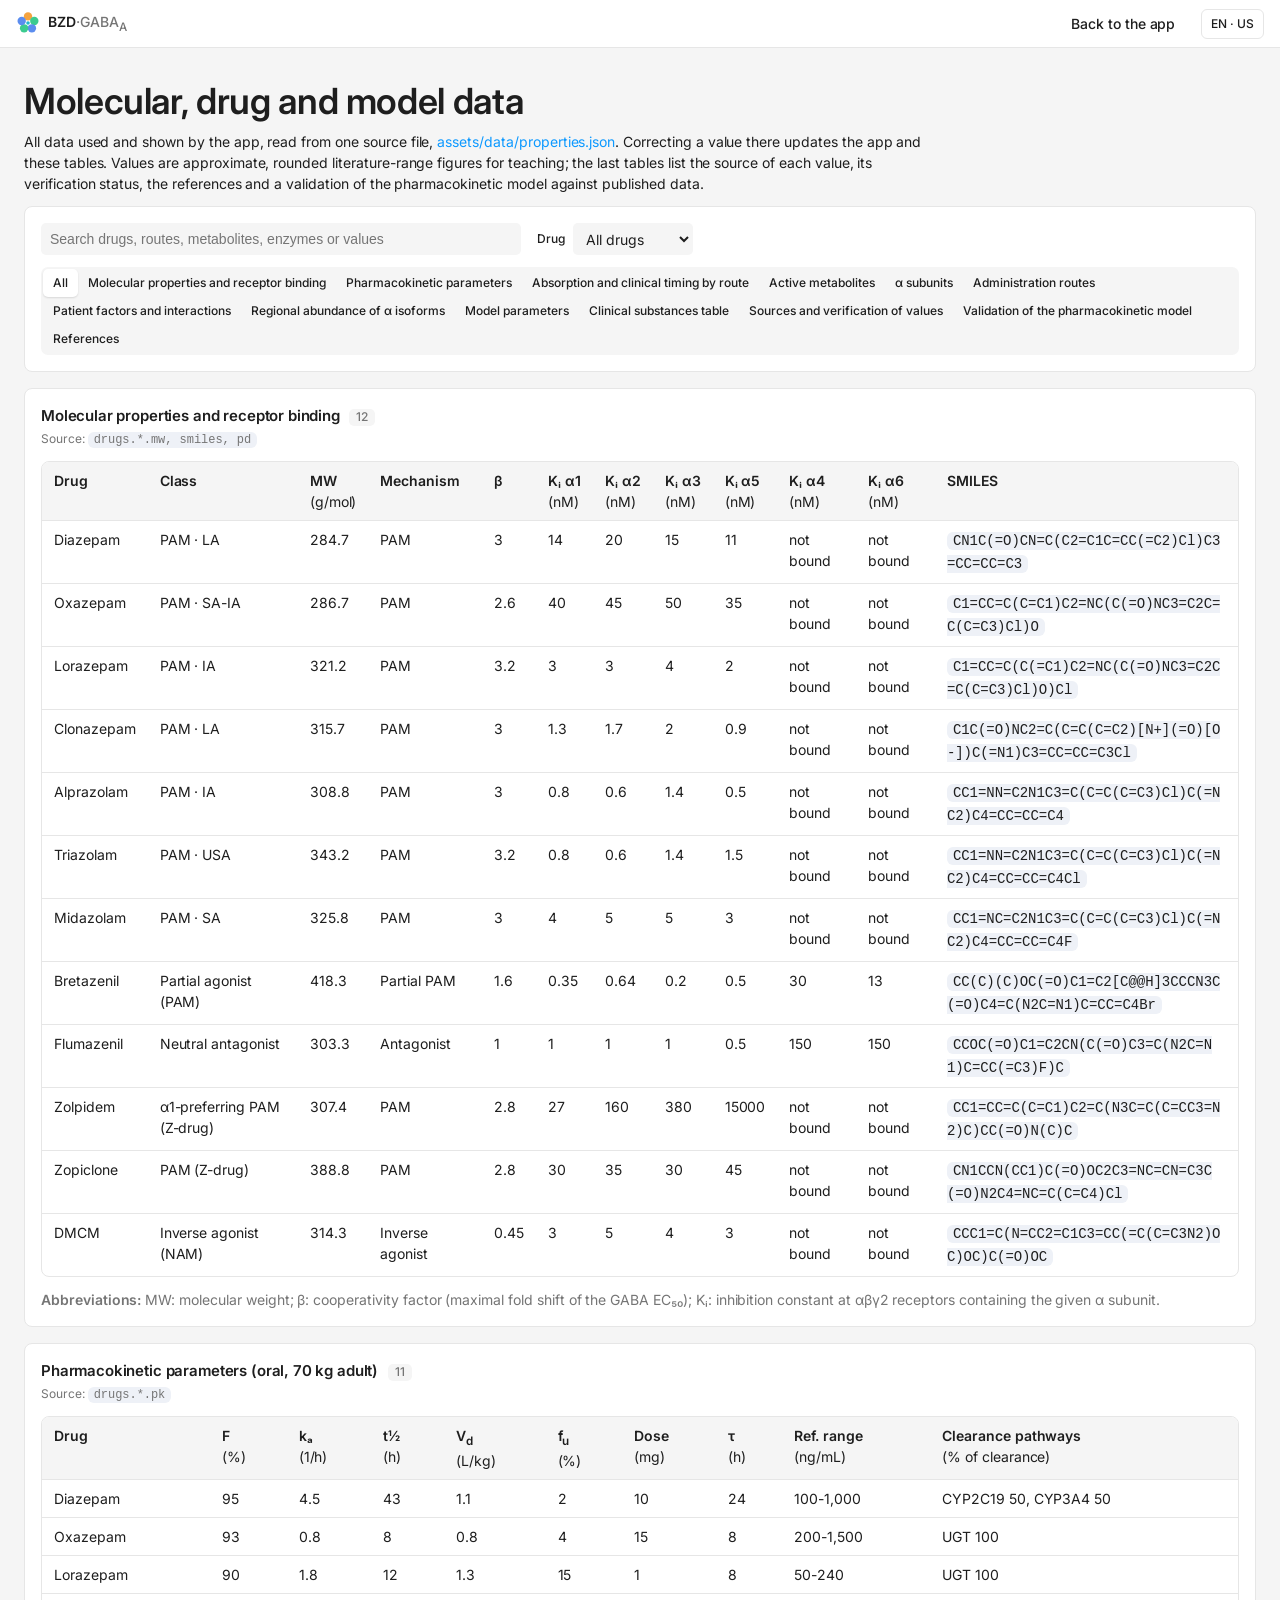
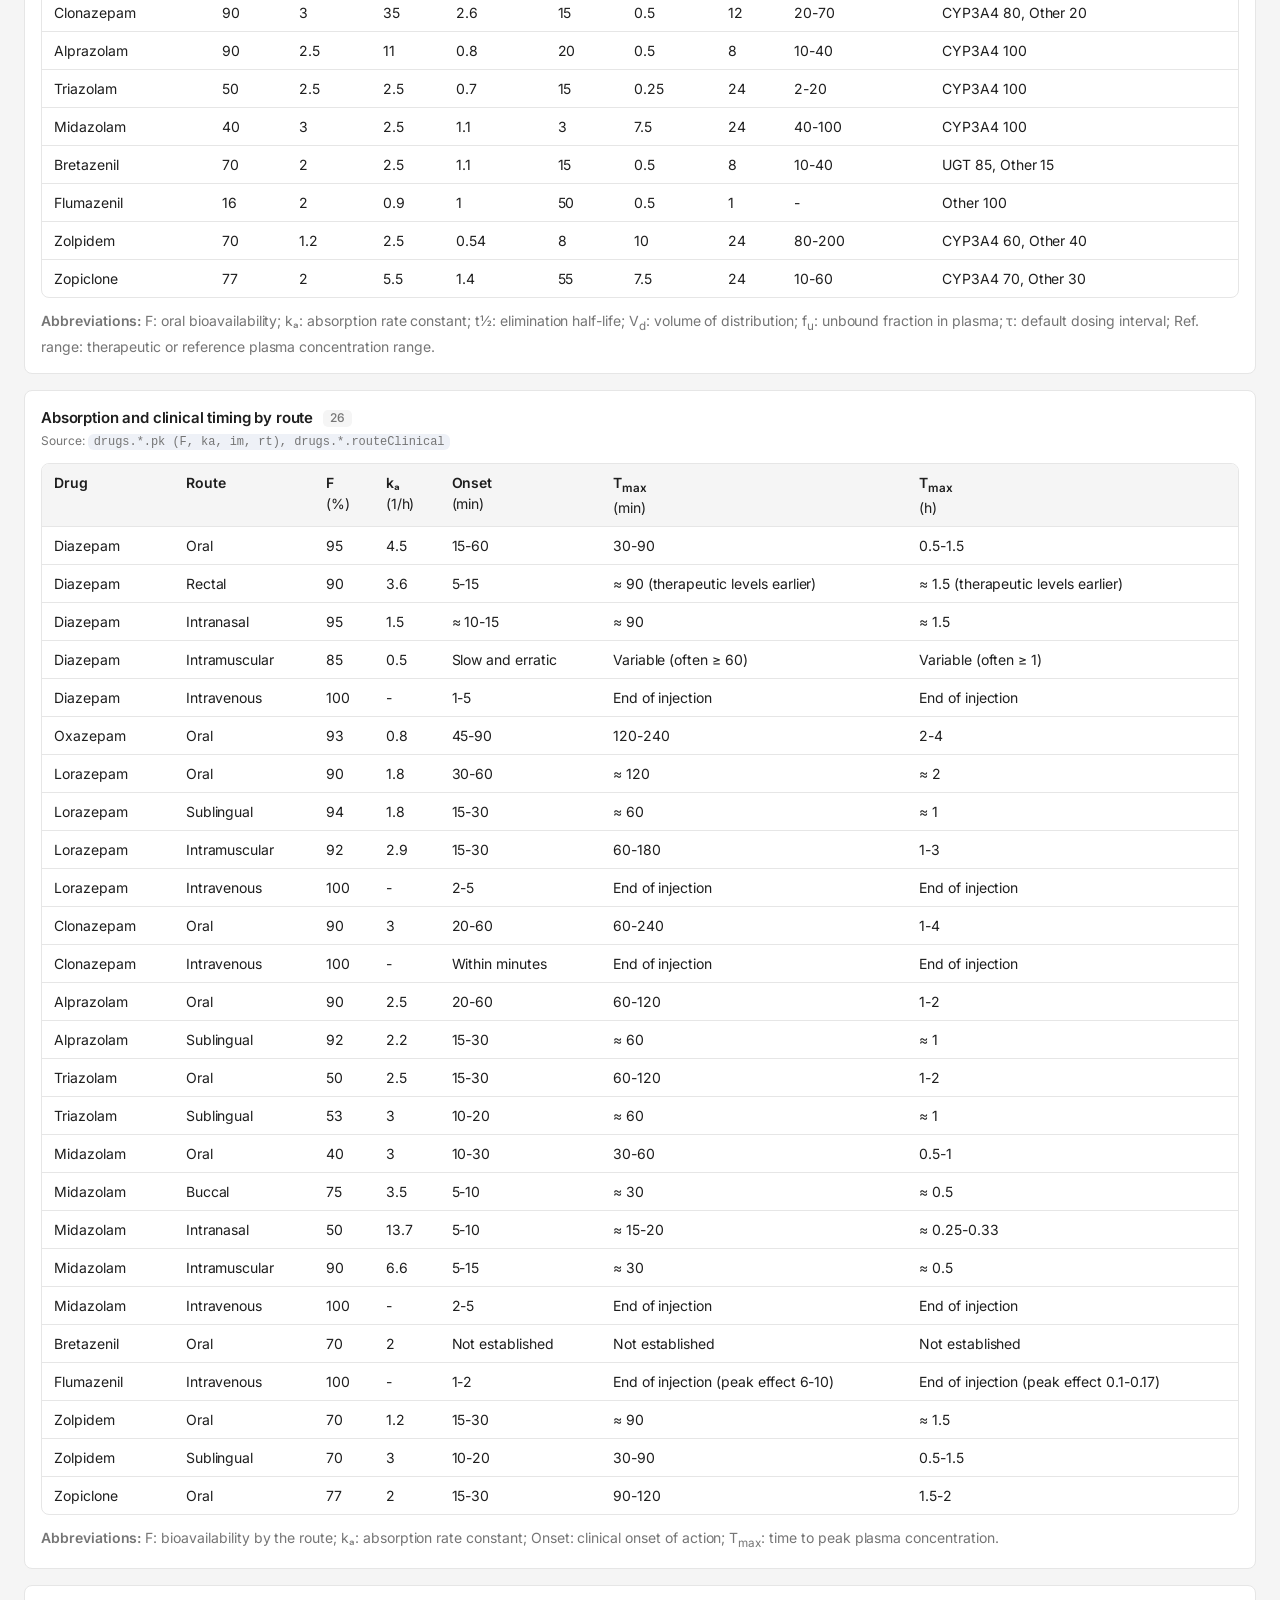
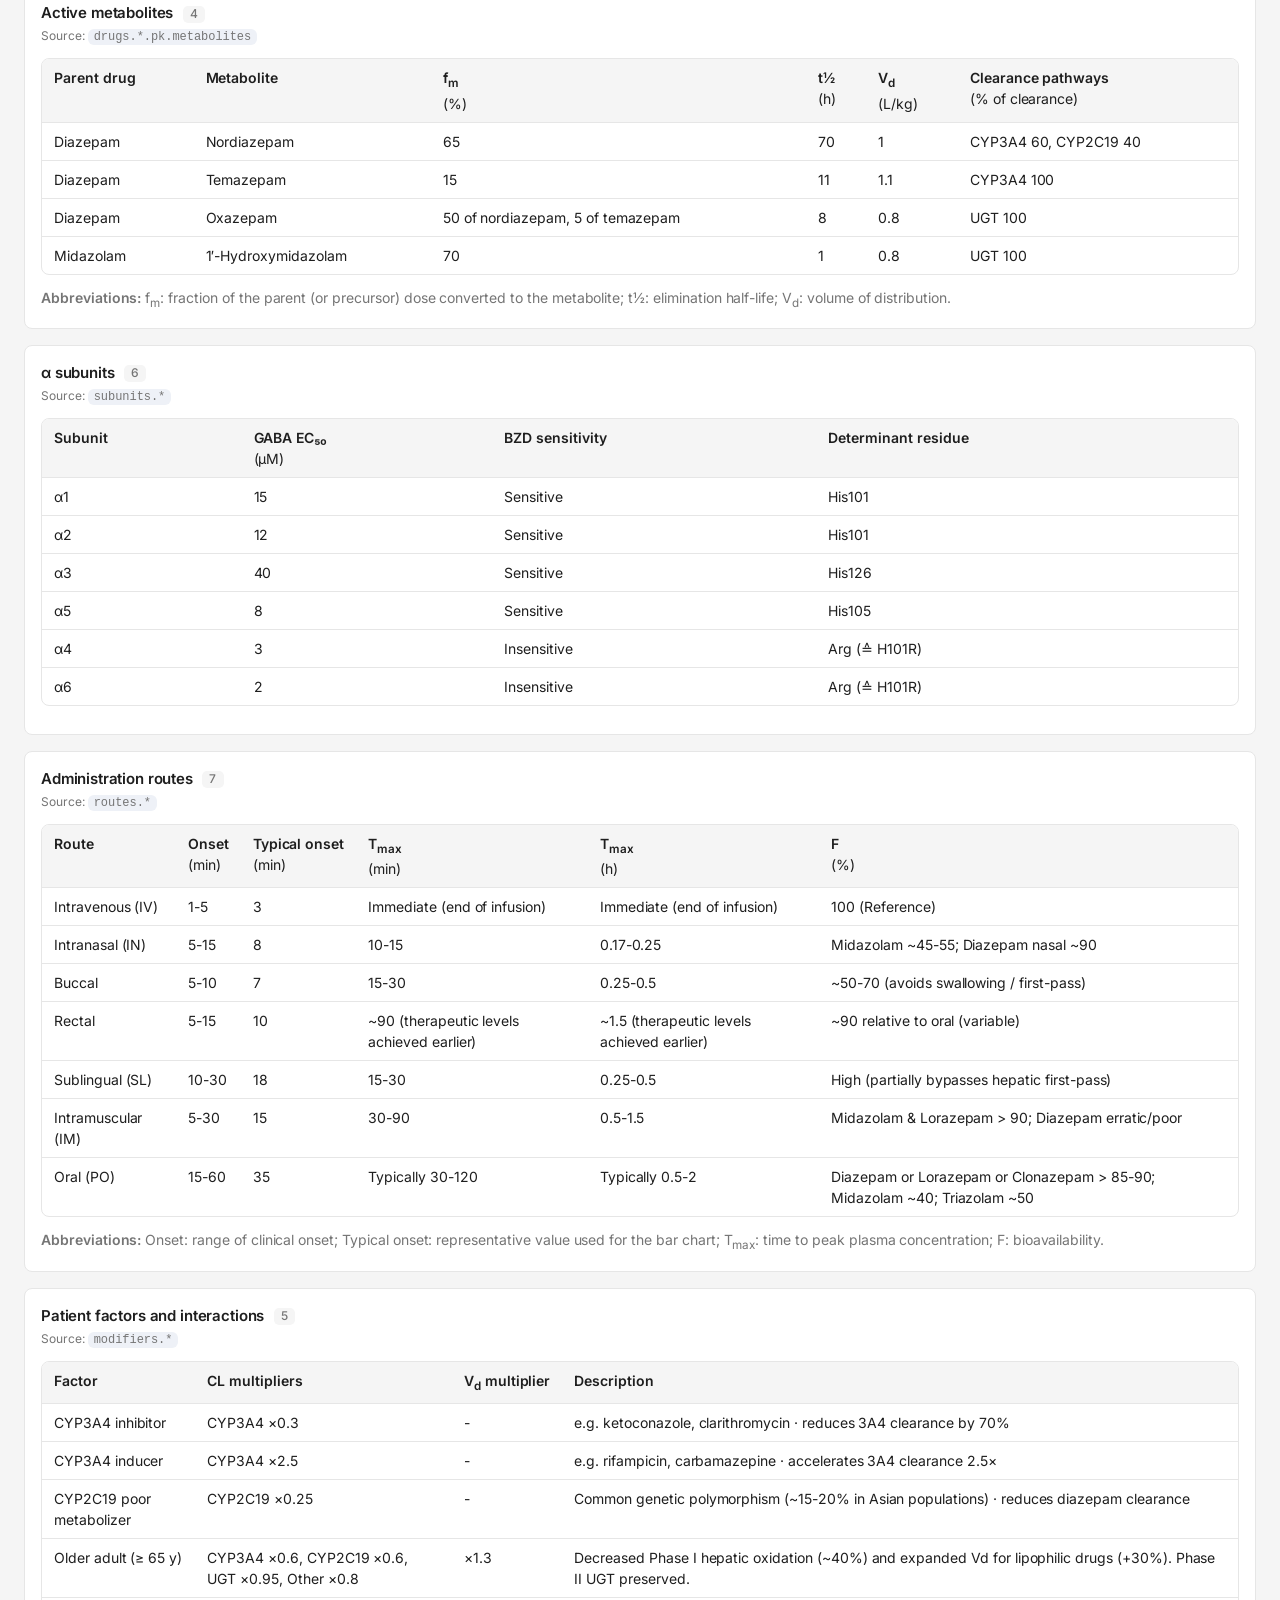
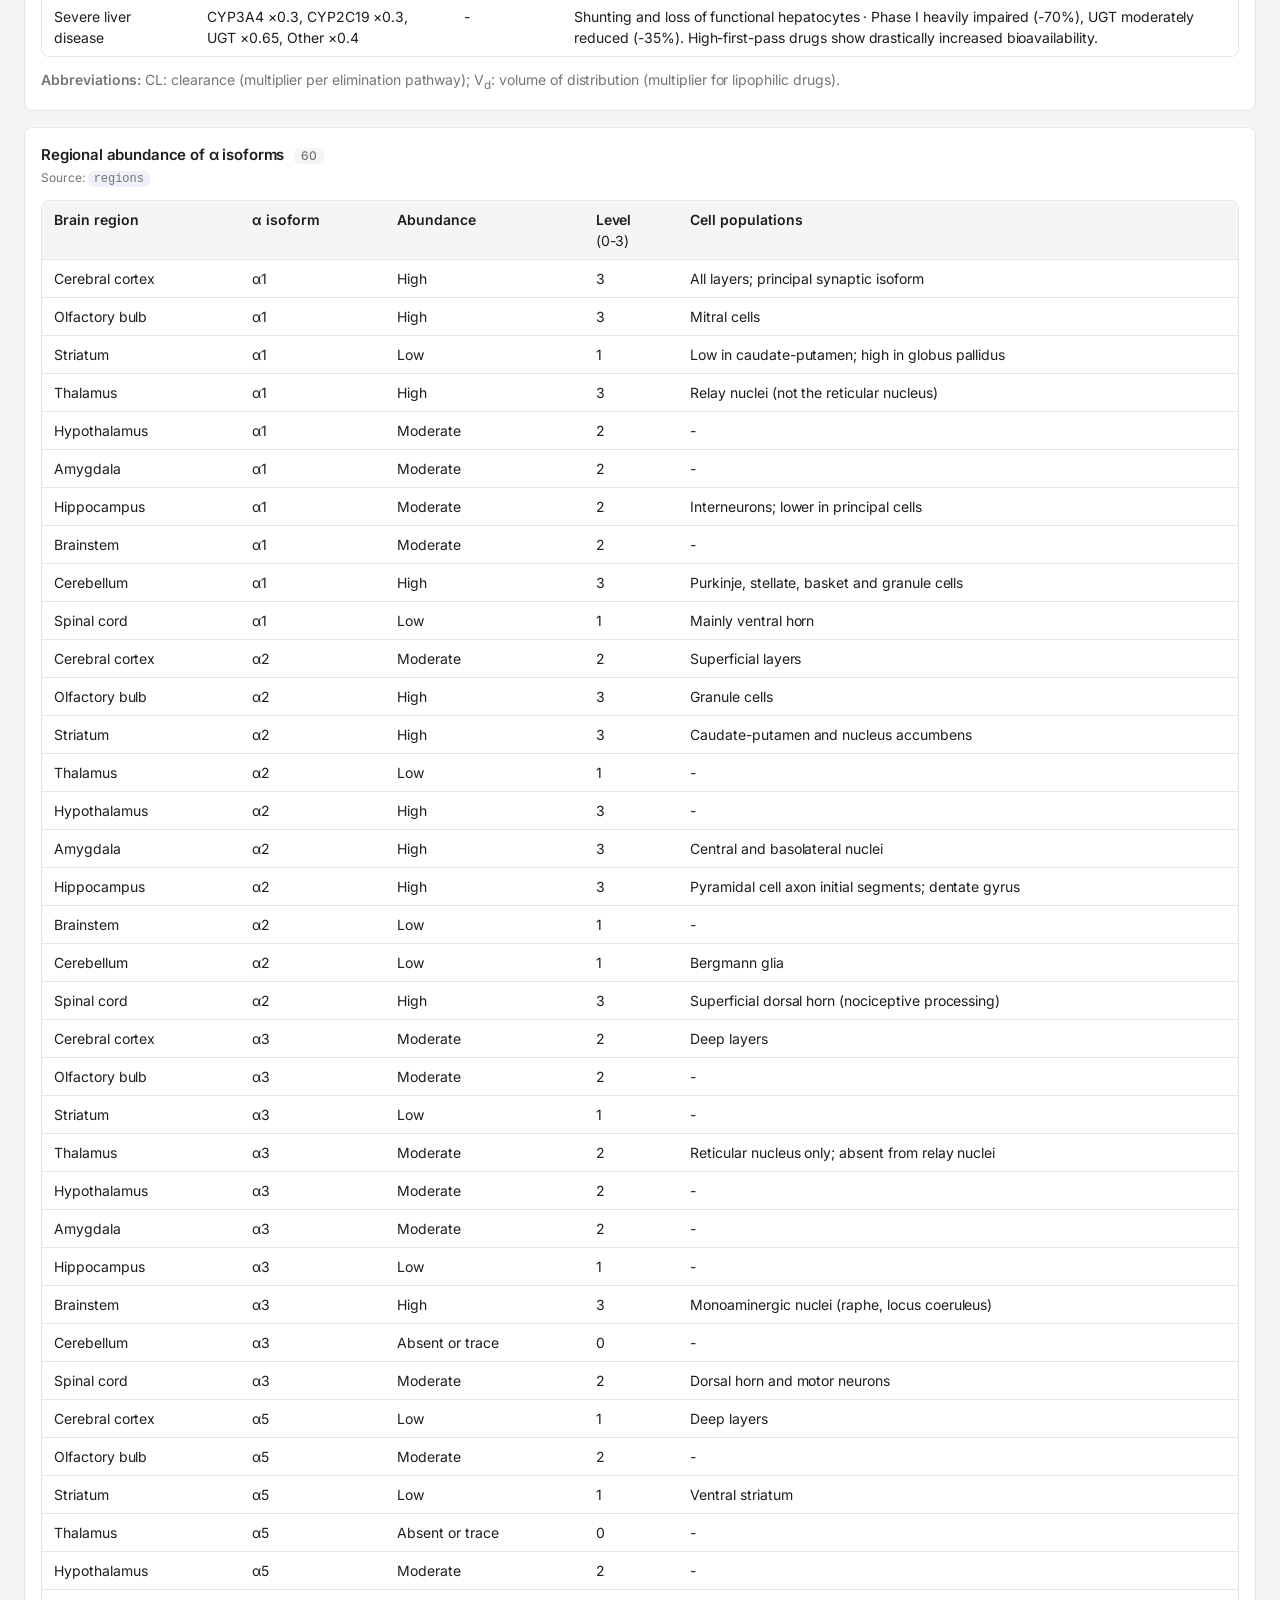
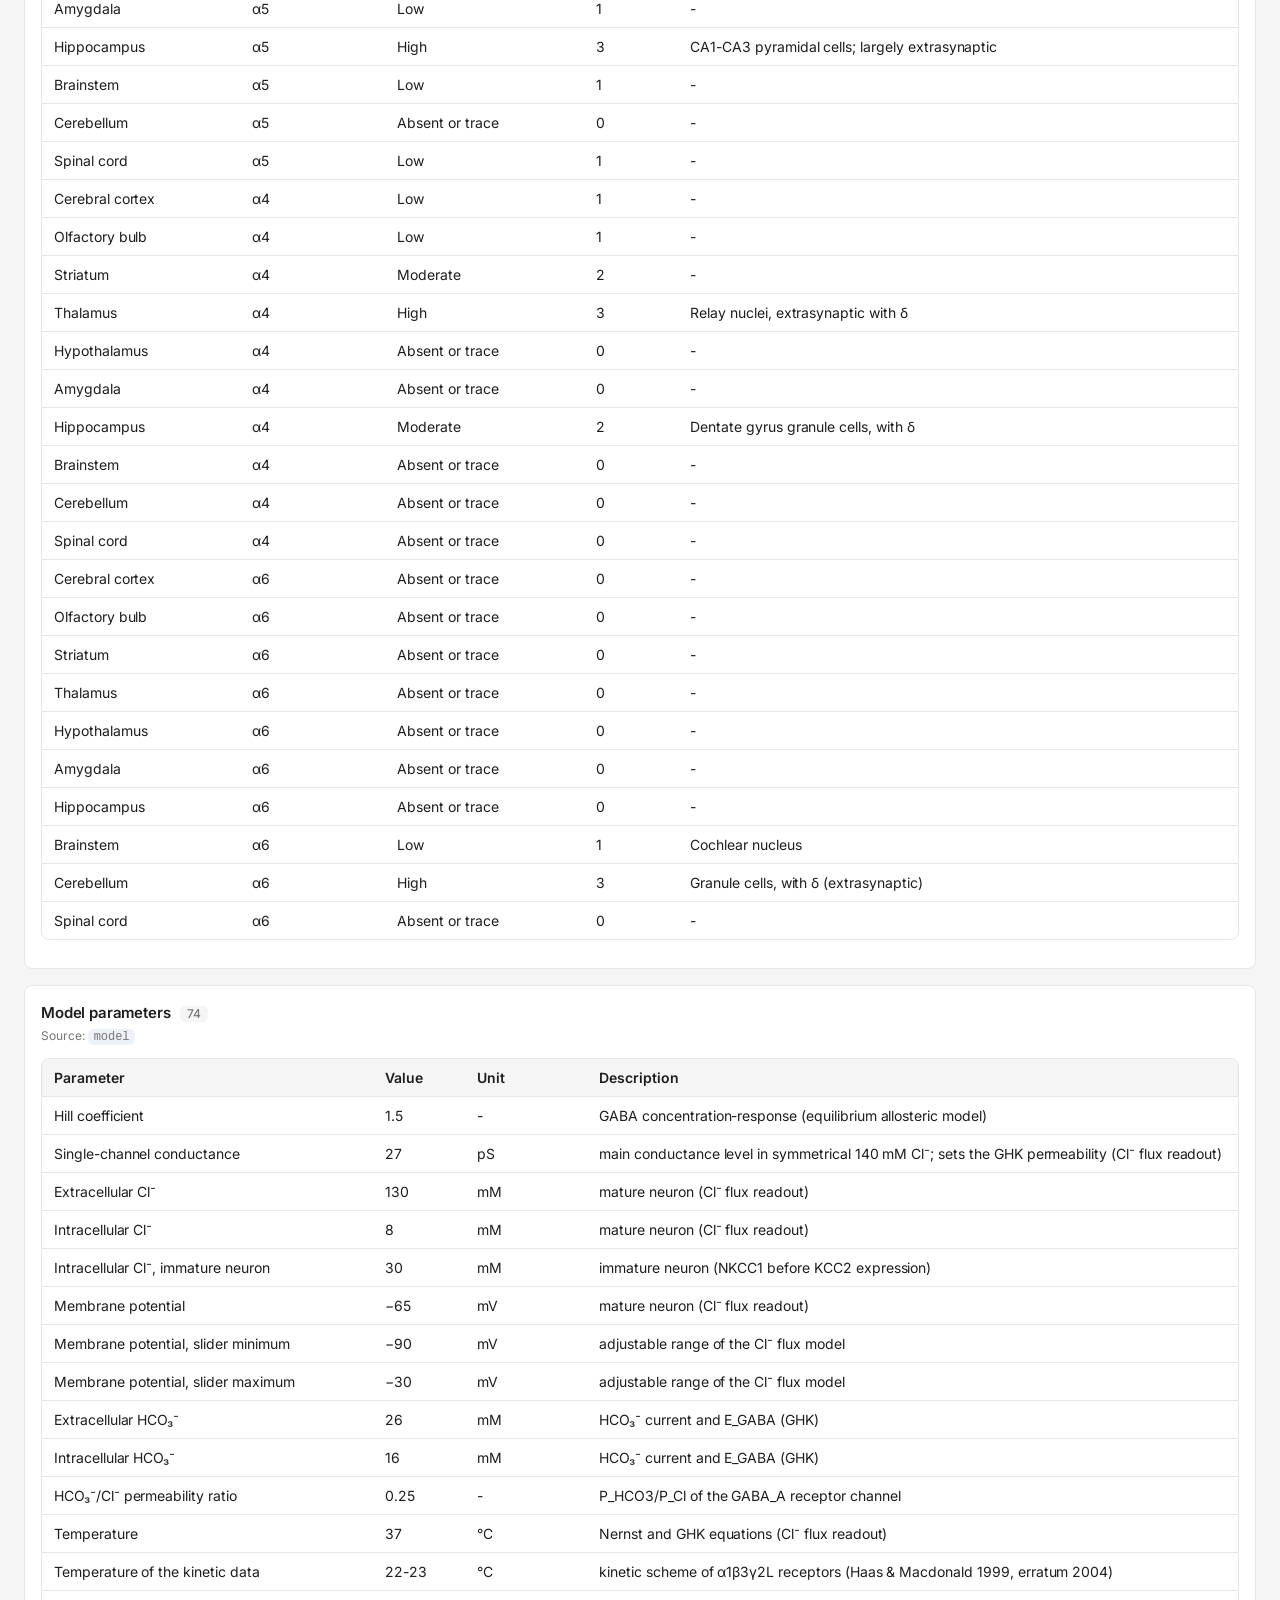
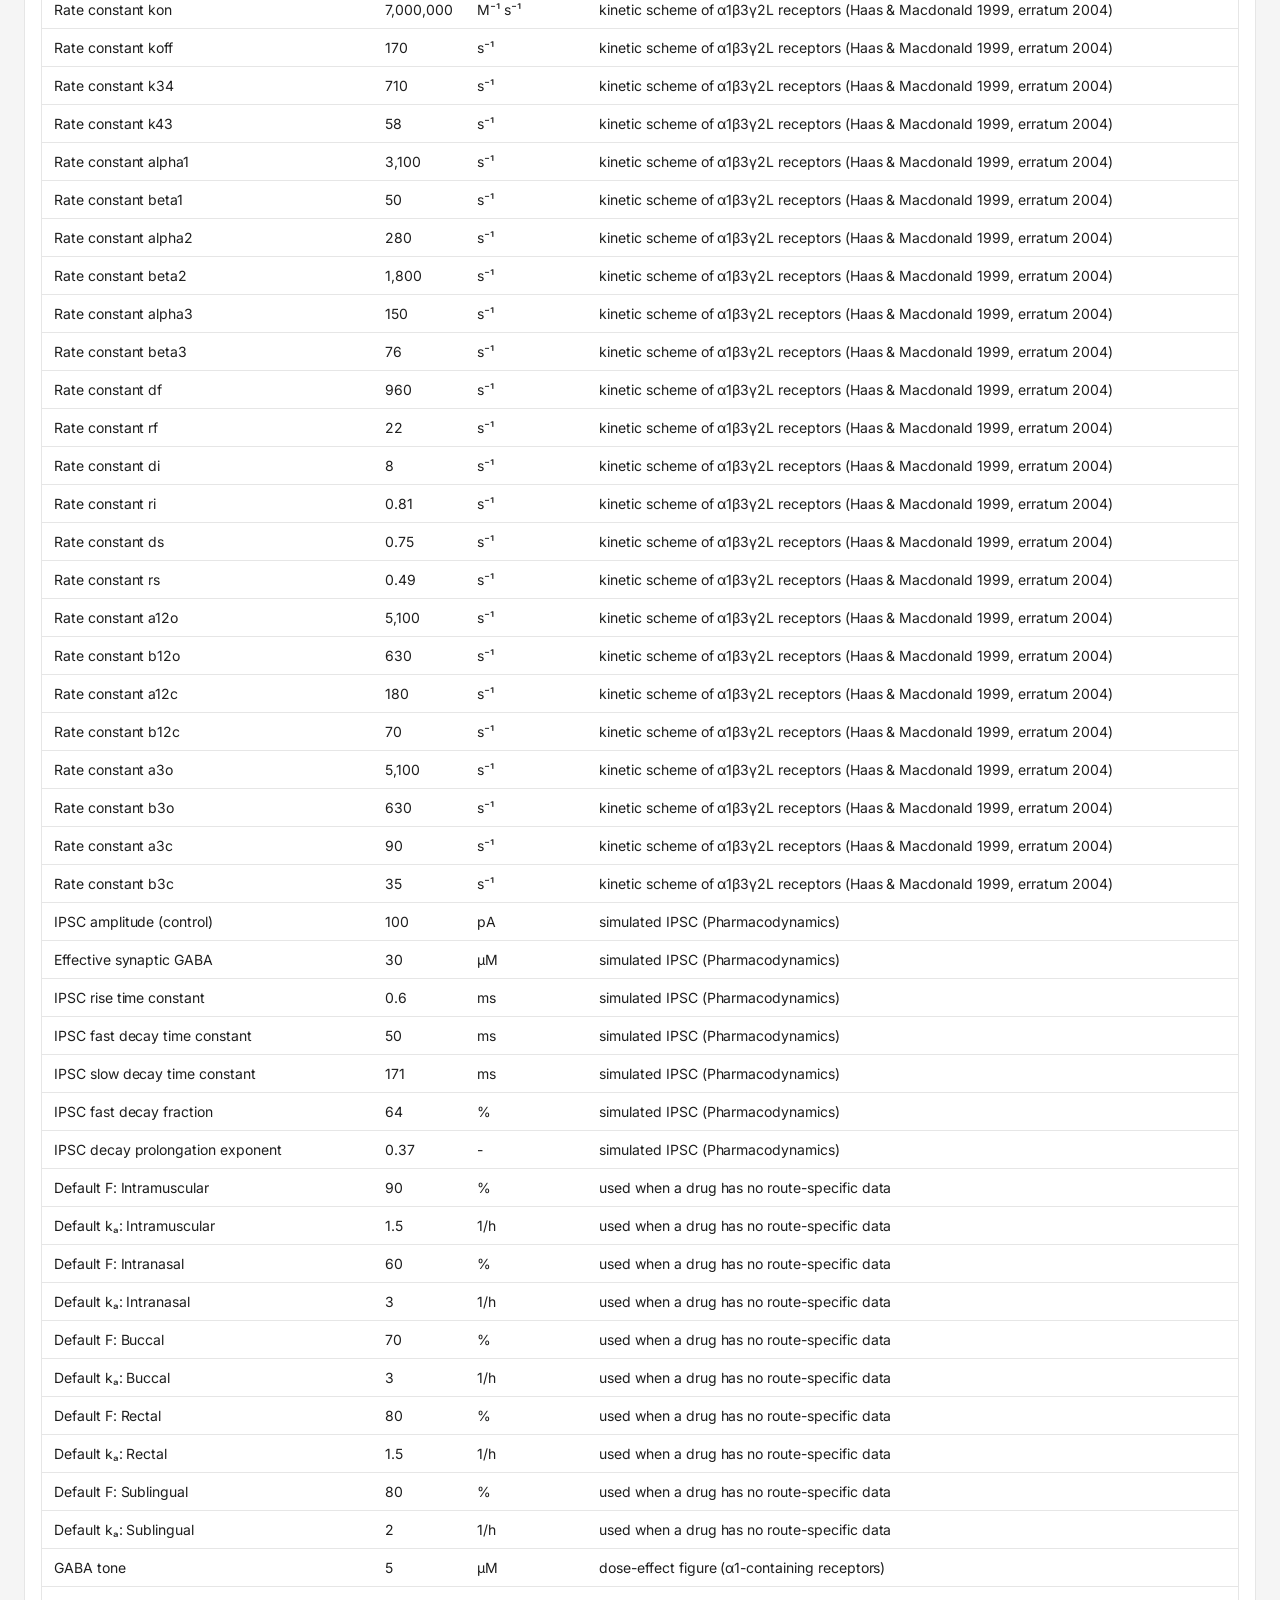
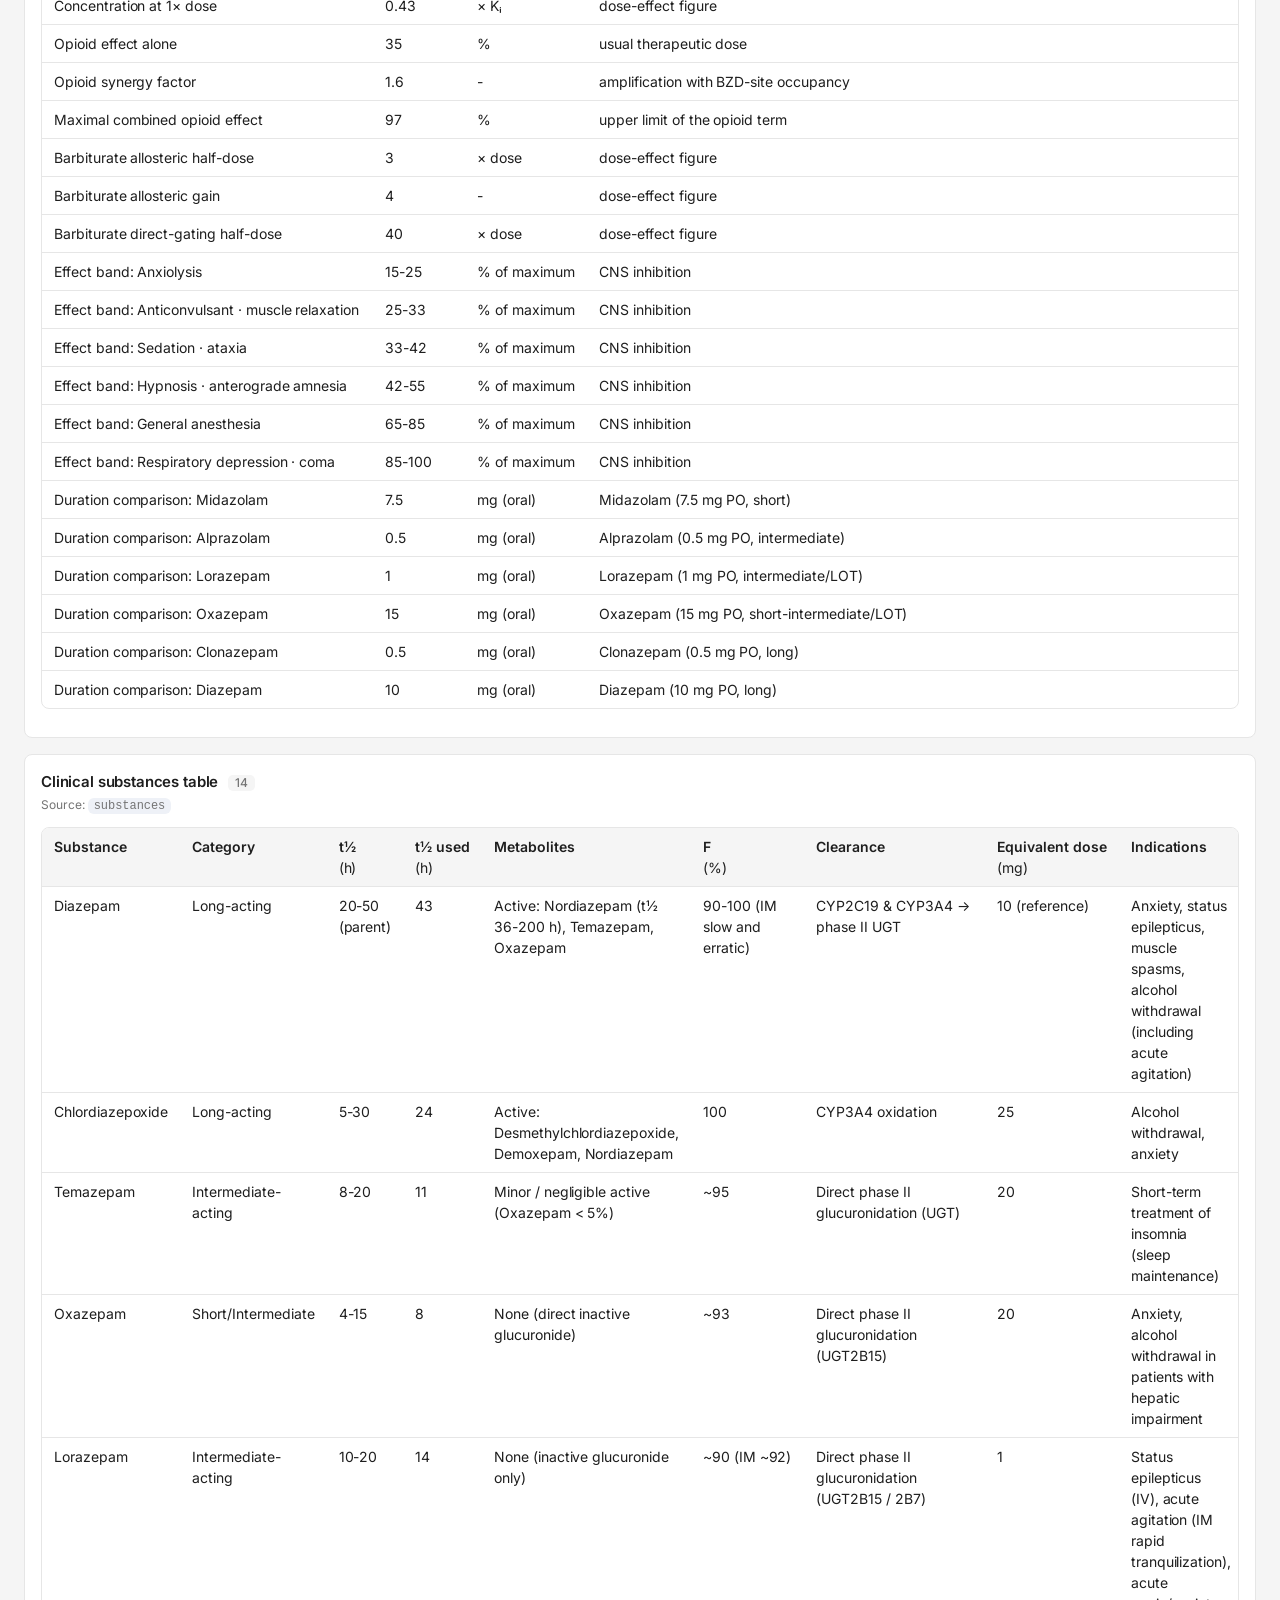
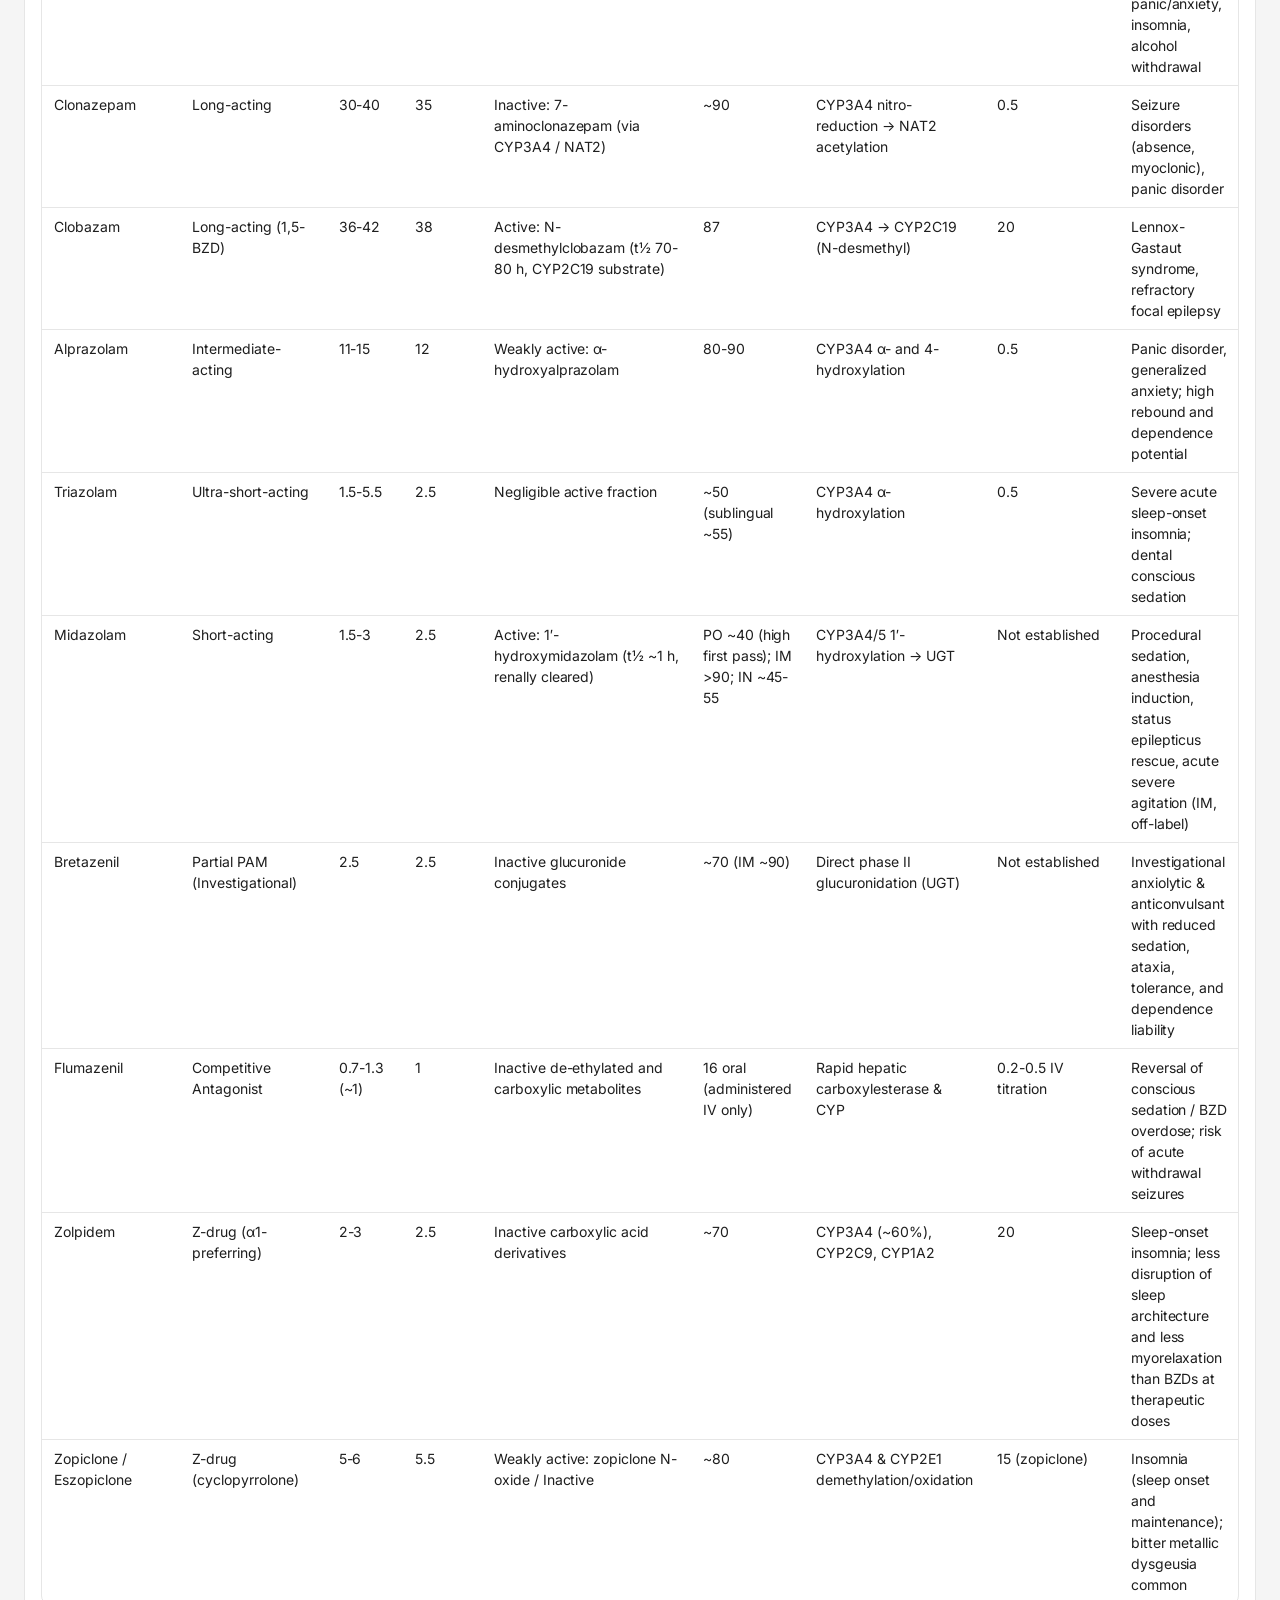
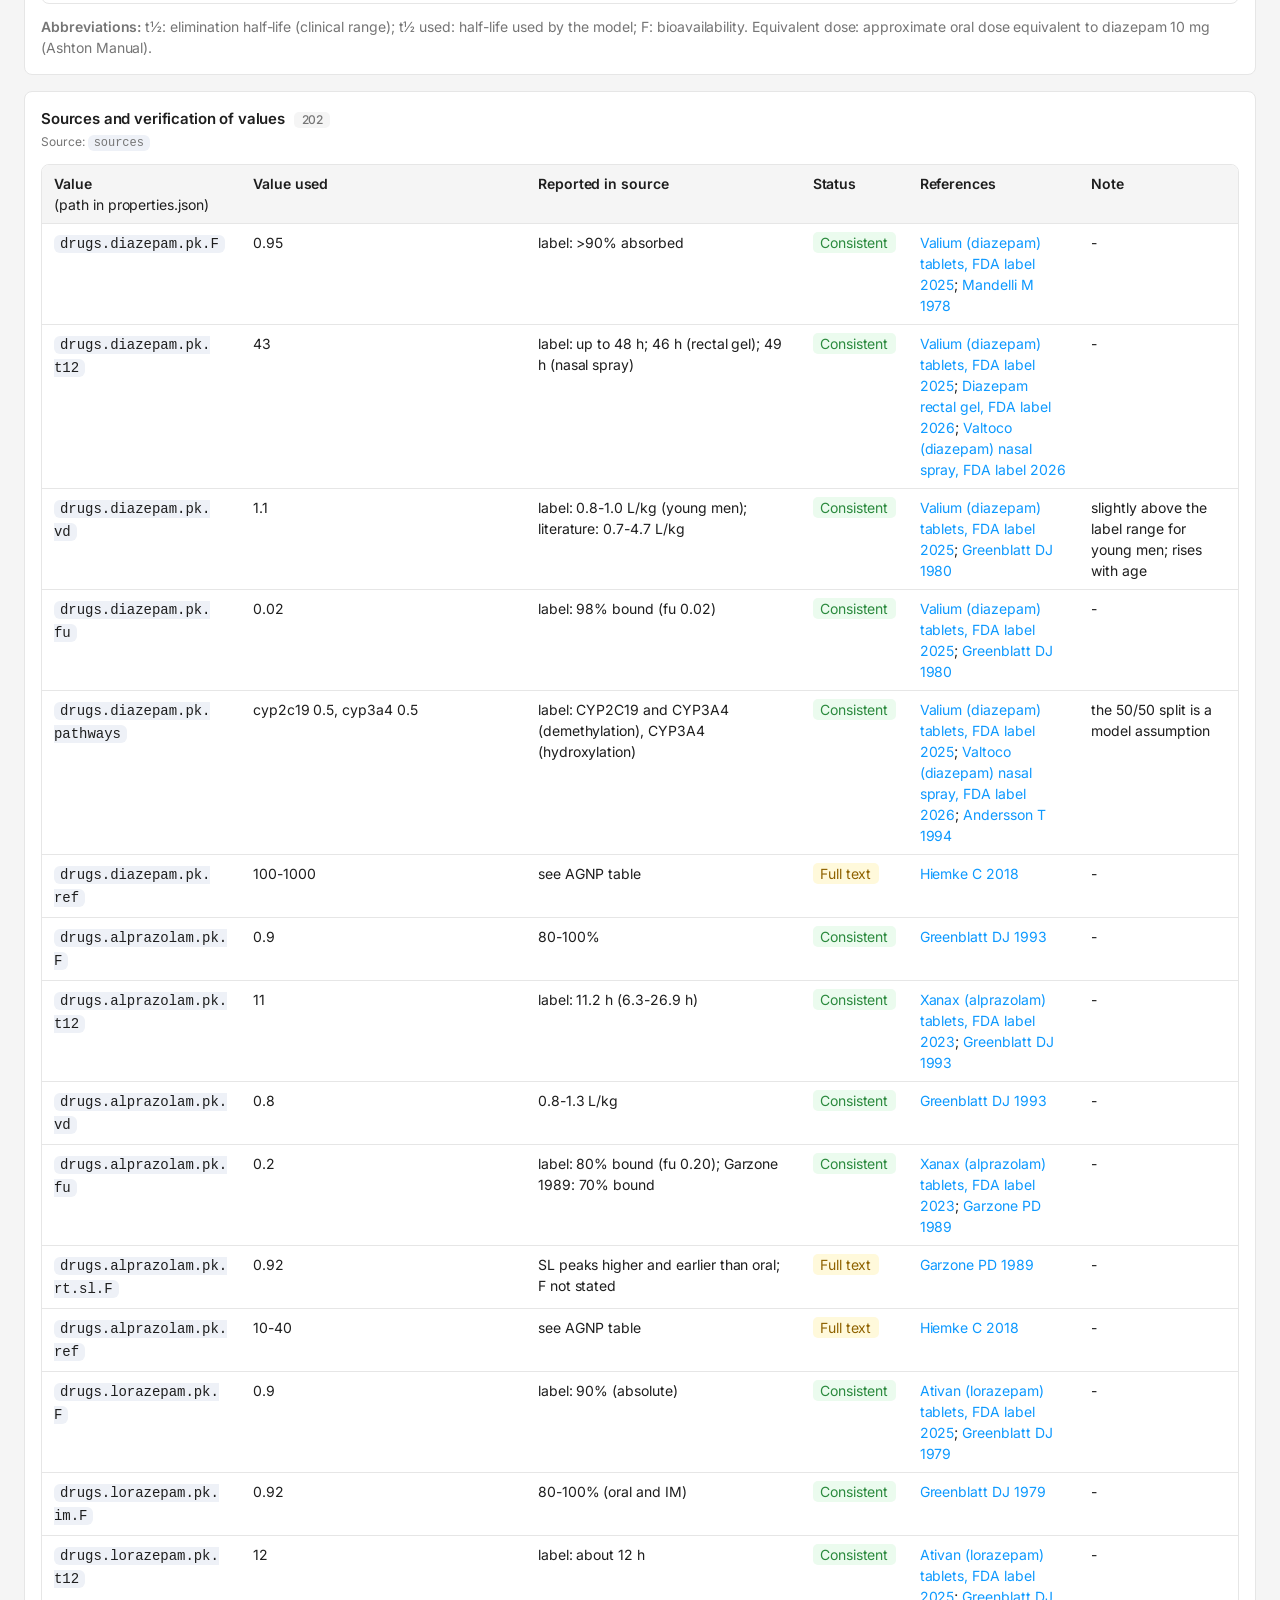
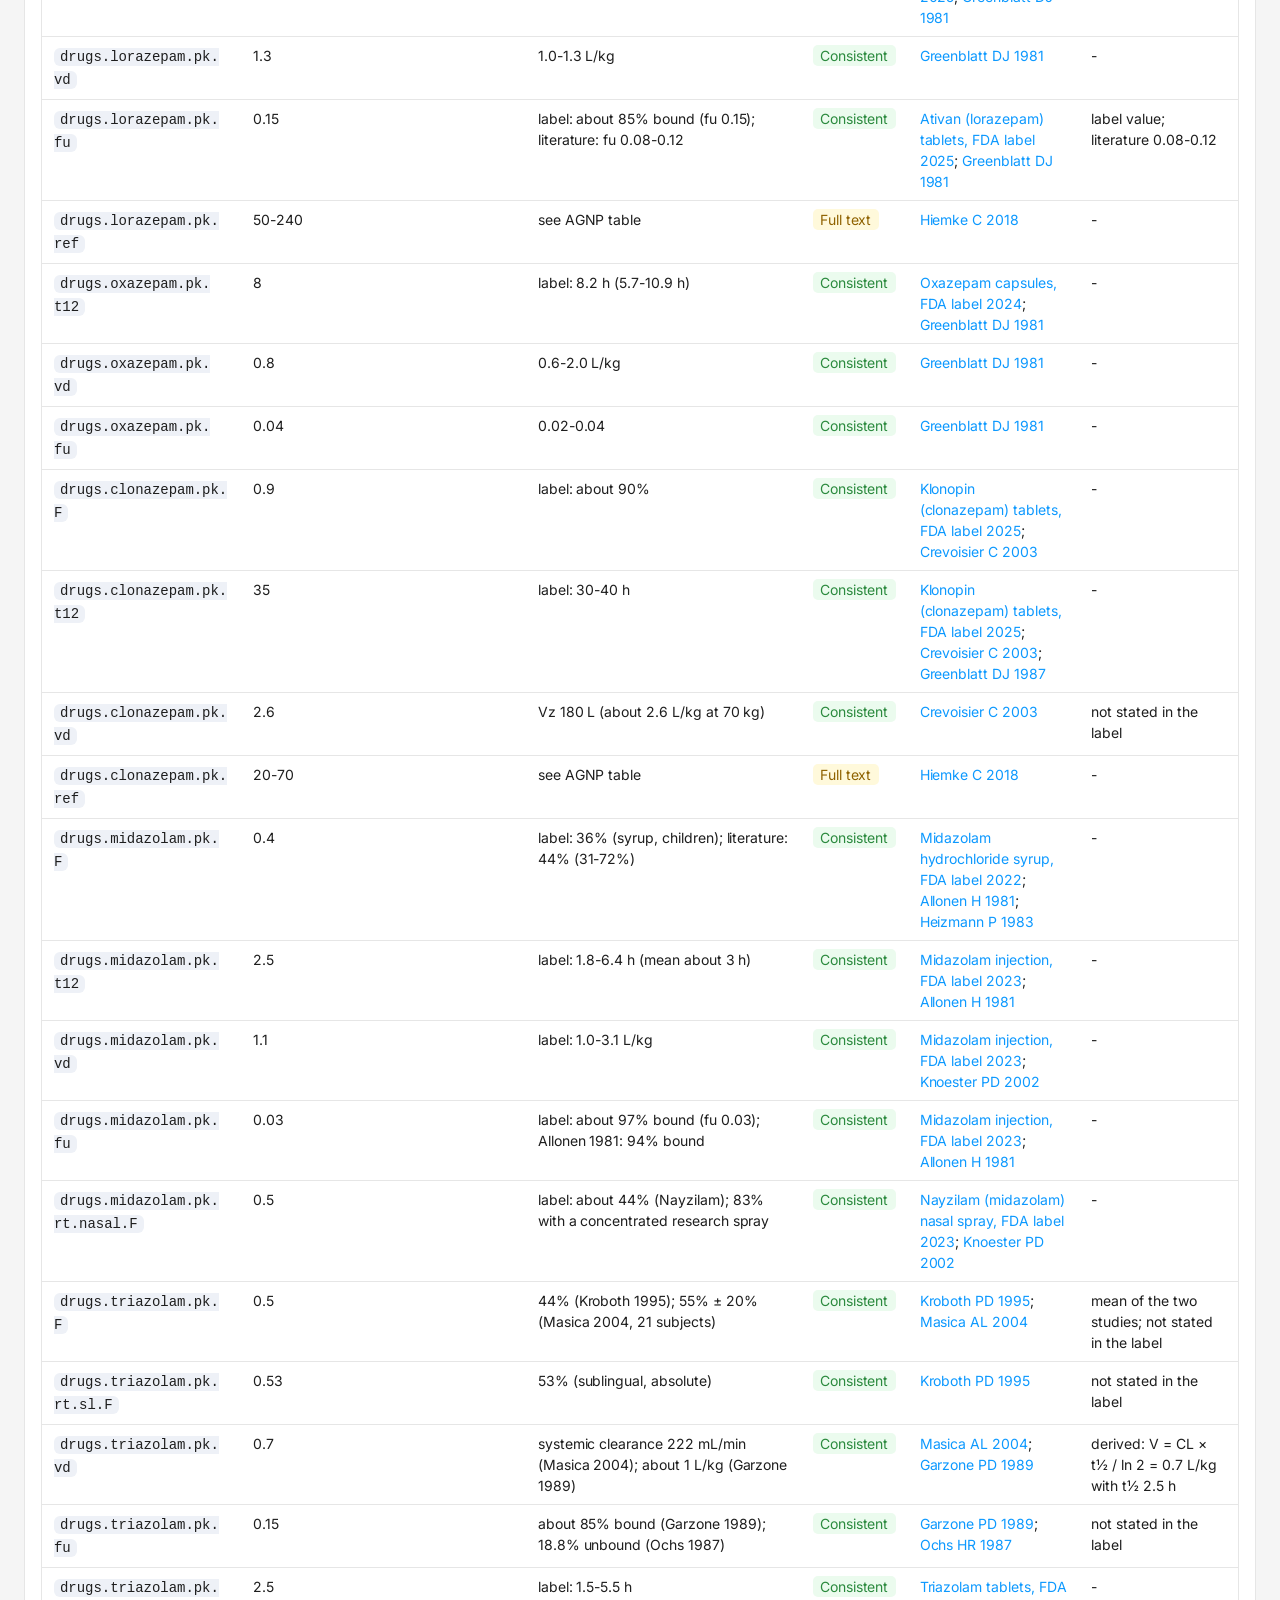
==== commit 58a72355: "Initial commit" ====
--- a/properties.html
+++ b/properties.html
@@ -48,7 +48,7 @@
         <span class="settings-label" data-i18n="settings.region">Values and units</span>
         <div class="seg" role="group" aria-label="Values and units" data-i18n-aria-label="settings.region">
           <button type="button" data-setting="region" data-value="us" title="US: FDA prescribing information, US brand names, ng/mL" data-i18n-title="settings.us">US</button>
-          <button type="button" data-setting="region" data-value="eu" title="EU: EU product information as published in FASS (Sweden), Swedish product names, µg/L" data-i18n-title="settings.eu">EU</button>
+          <button type="button" data-setting="region" data-value="eu" title="EU: EU product information (FASS or EMA), EU-wide product names, otherwise nationally authorized, µg/L" data-i18n-title="settings.eu">EU</button>
           <button type="button" data-setting="region" data-value="se" title="SE: EU product information as published in FASS (Sweden), Swedish product names, nmol/L" data-i18n-title="settings.se">SE</button>
         </div>
       </div>
--- a/css/styles.css
+++ b/css/styles.css
@@ -217,7 +217,7 @@
 
 table.params { width: 100%; border-collapse: collapse; }
 table.params td { padding: .4rem .3rem; border-bottom: 1px solid var(--line); }
-table.params td:last-child { text-align: right; font-weight: 600; }
+table.params td:last-child { text-align: right; }
 table.params .delta { font-weight: 600; margin-left: .3rem; }
 .delta.up { color: #c92a2a; }
 .delta.down { color: #1971c2; }
@@ -315,7 +315,7 @@
 
 .badge-cat { display: inline-block; padding: .2rem .55rem; border-radius: 999px; font-size: var(--fs-small); font-weight: 600; color: #ffffff; white-space: nowrap; }
 .tag-lot { display: inline-block; background: #e6fcf5; color: #087f5b; border: 1px solid #63e6be; font-size: var(--fs-small); font-weight: 600; padding: .1rem .4rem; border-radius: 4px; margin-left: .35rem; }
-.tag-active-met { color: #d9480f; font-weight: 600; }
+.tag-active-met { color: #d9480f; }
 .table-footer-note { font-size: var(--fs-small); color: var(--muted); margin-top: .4rem; }
 
 /* ───────── Administration Routes ───────── */
@@ -516,8 +516,9 @@
 #pd-occ-summary-badge { margin-left: 0; font-size: var(--fs-small); padding: .3rem .8rem; background: var(--accent); color: #fff; }
 .dose-grid { margin-top: 1.25rem; align-items: start; } /* two equal cards (plot-grid), like the other sections */
 .dose-grid .plot { height: 420px; }
-.dose-warn-card, [data-theme="figma"] .card.dose-warn-card { margin-top: 1rem; border: 1.5px solid #e03131; background: #fff5f5; } /* red frame and pale red background (overrides the theme card) */
-.dose-warn-card h3 { margin-top: 0; color: #c92a2a; }
+.dose-warn-card, [data-theme="figma"] .card.dose-warn-card,
+.bw-card.has-warning, [data-theme="figma"] .card.bw-card.has-warning { margin-top: 1rem; border: 1.5px solid #e03131; background: #fff5f5; } /* red frame and pale red background (overrides the theme card); also the FDA boxed warning */
+.dose-warn-card h3, .bw-card.has-warning .bw-title { margin-top: 0; color: #c92a2a; }
 .dose-text p { margin: 0 0 .6rem; line-height: 1.5; }
 .dose-text .dose-model-note { font-style: italic; color: var(--muted); margin-bottom: 0; }
 .dose-text .warn {
@@ -558,7 +559,6 @@
 .sub-facts { font-size: var(--fs-small); color: #495057; margin: .3rem 0; line-height: 1.5; }
 .sub-effects { margin-top: .5rem; font-size: var(--fs-body); line-height: 1.5; color: #212529; }
 .sub-loc { margin-top: .4rem; font-size: var(--fs-small); color: #868e96; }
-.mol-template-note { margin-top: .45rem; font-size: var(--fs-small); color: #868e96; font-style: italic; }
 
 /* Section 01 dosing row */
 .dose-row { display: grid; grid-template-columns: 1.3fr 1fr 1fr; gap: .45rem; }
@@ -588,6 +588,9 @@
 table.params td *:not(sub):not(sup) { font-size: inherit; font-family: inherit; }
 .web-table td .muted, table.params td .muted { color: inherit; }
 .web-table td code, table.params td code { background: none; padding: 0; border-radius: 0; font: inherit; }
+/* Table text in regular weight; only column titles (th) and row titles (first column) are semibold */
+.web-table td, .web-table td *:not(.badge-cat):not(.tag-lot), table.params td, table.params td *, .props-table td, .props-table td * { font-weight: 400; }
+.web-table tbody td:first-child b:not(.badge-cat):not(.tag-lot), table.params tbody td:first-child, table.params td:first-child:not(.x), .props-table tbody td:first-child b:not(.x):not(.y) { font-weight: 600; }   /* row titles; :not() raises specificity above the rule above */
 
 /* 3D toolbar: one line wherever it fits; wrap only on phones */
 .mol-toolbar button { white-space: nowrap; }
@@ -648,3 +651,9 @@
 /* Data page: reference row reached from a value link */
 @keyframes ref-flash { from { background: var(--select-tint, #e5f4ff); } to { background: transparent; } }
 tr.ref-flash td { animation: ref-flash 2s ease-out; }
+
+/* FDA boxed warning of the selected substance, below the overdose card and colored like it (rules above) */
+.bw-card { margin-top: 1rem; }
+.bw-title { margin: 0 0 .5rem; }
+.bw-source, .bw-eu { margin: .5rem 0 0; font-size: var(--fs-small); color: var(--muted); }
+.bw-none { margin: 0; font-size: var(--fs-body); }
--- a/css/theme-figma.css
+++ b/css/theme-figma.css
@@ -214,3 +214,4 @@
 [data-theme="figma"] .seg button:hover { background: rgba(0, 0, 0, .04); }
 [data-theme="figma"] .seg button[aria-pressed="true"] { background: #fff; box-shadow: 0 1px 2px rgba(0, 0, 0, .12); color: var(--ink); }
 [data-theme="figma"] .settings-toggle { height: 30px; padding: 0 .55rem; font-size: var(--fs-small); }
+
